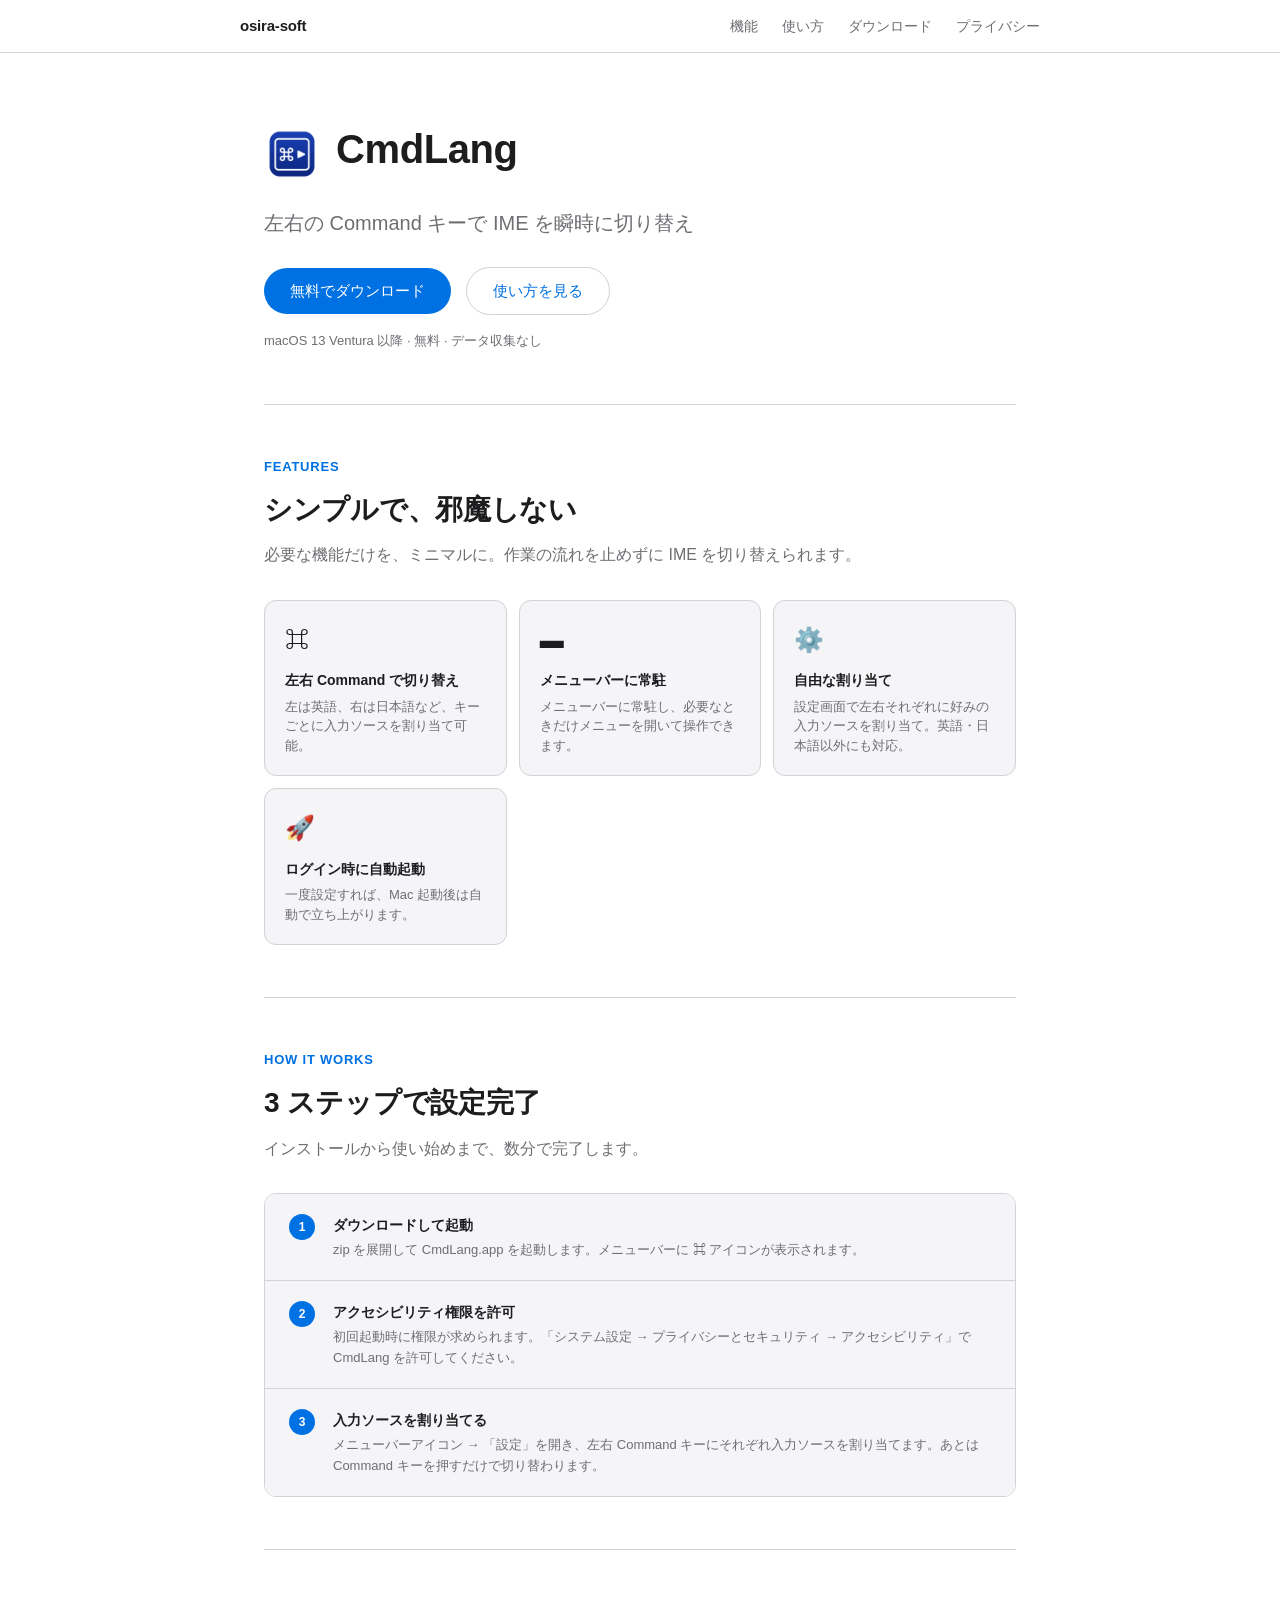
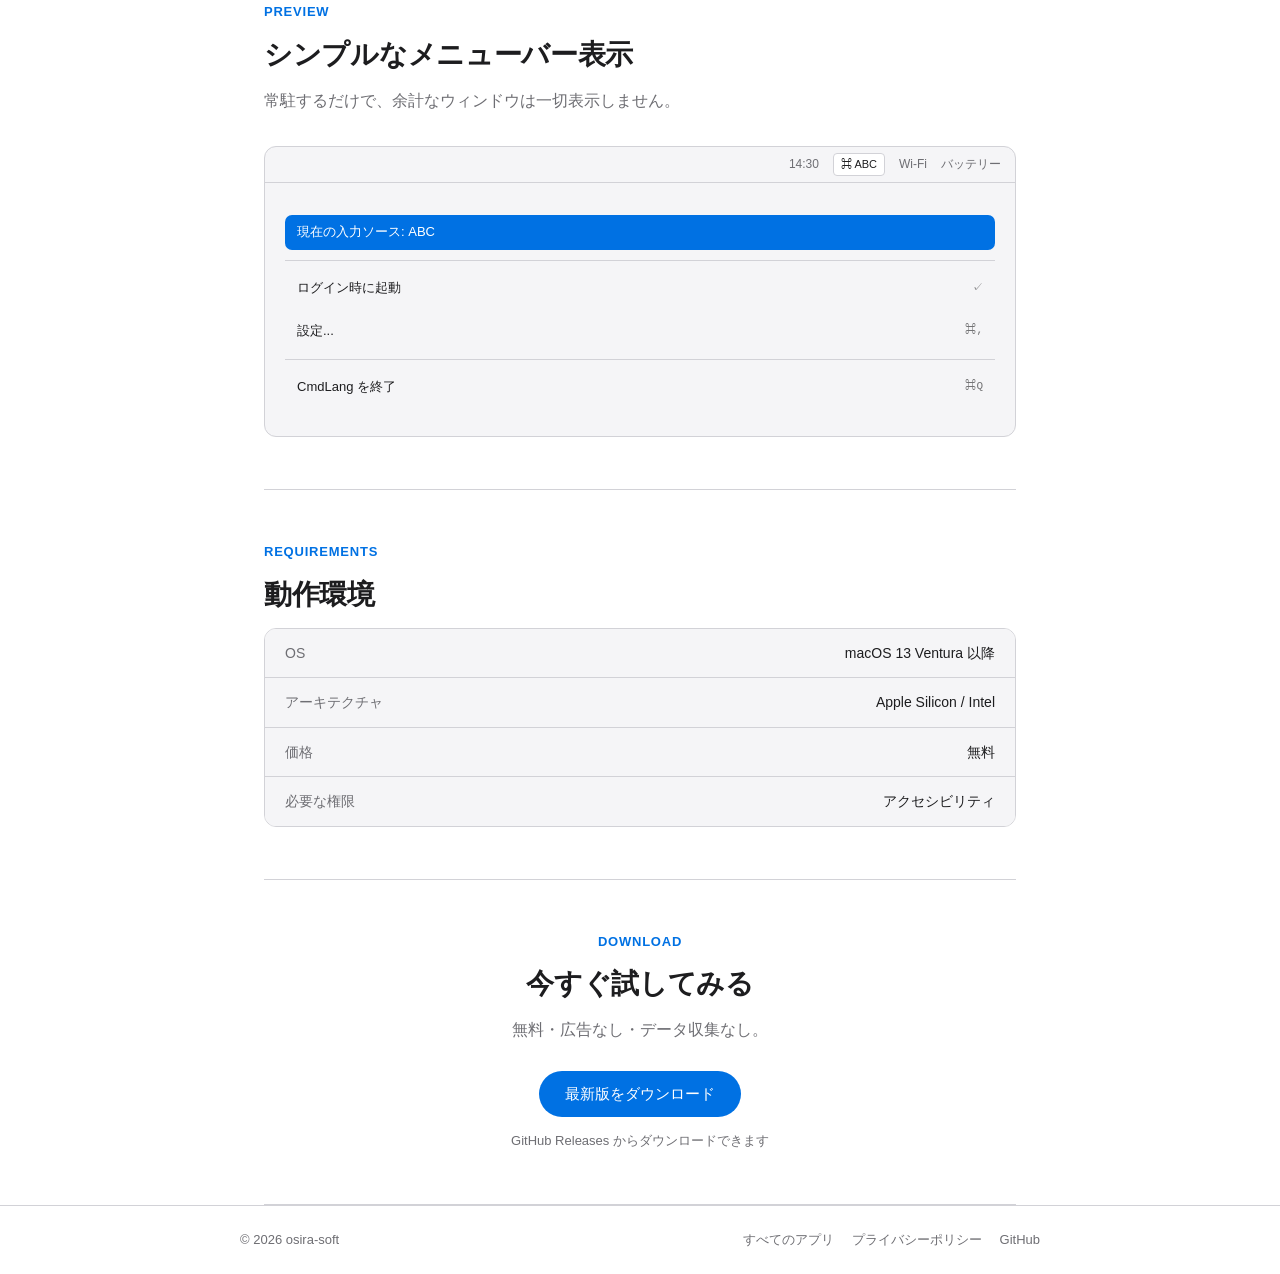
==== cmdlang/index.html @ d72d3187 "UPD TideScopeページ追加" ====
<!DOCTYPE html>
<html lang="ja">
<head>
  <meta charset="UTF-8">
  <meta name="viewport" content="width=device-width, initial-scale=1.0">
  <title>CmdLang — Command キーで IME を切り替え</title>
  <meta name="description" content="左右の Command キーを押すだけで、macOS の入力ソースを瞬時に切り替えるメニューバーユーティリティ。">
  <link rel="icon" type="image/svg+xml" href="/logo.svg">
  <link rel="stylesheet" href="../style.css">
</head>
<body>

<header>
  <div class="header-inner">
    <a href="../index.html" class="header-logo">osira-soft</a>
    <nav>
      <a href="#features">機能</a>
      <a href="#how">使い方</a>
      <a href="#download">ダウンロード</a>
      <a href="privacy.html">プライバシー</a>
    </nav>
  </div>
</header>

<main class="page">

  <!-- Hero -->
  <div class="app-hero">
    <div class="app-hero-title">
      <img src="icon.png" alt="CmdLang" class="app-hero-icon">
      <h1>CmdLang</h1>
    </div>
    <p class="tagline">左右の Command キーで IME を瞬時に切り替え</p>
    <a href="#download" class="btn">無料でダウンロード</a>
    <a href="#how" class="btn btn-ghost">使い方を見る</a>
    <p class="app-hero-sub">macOS 13 Ventura 以降 · 無料 · データ収集なし</p>
  </div>

  <!-- Features -->
  <div class="section" id="features">
    <div class="section-label">Features</div>
    <h2 class="section-title">シンプルで、邪魔しない</h2>
    <p class="section-desc">必要な機能だけを、ミニマルに。作業の流れを止めずに IME を切り替えられます。</p>
    <div class="features-grid">
      <div class="feature-card">
        <div class="feature-icon">⌘</div>
        <h3>左右 Command で切り替え</h3>
        <p>左は英語、右は日本語など、キーごとに入力ソースを割り当て可能。</p>
      </div>
      <div class="feature-card">
        <div class="feature-icon">▬</div>
        <h3>メニューバーに常駐</h3>
        <p>メニューバーに常駐し、必要なときだけメニューを開いて操作できます。</p>
      </div>
      <div class="feature-card">
        <div class="feature-icon">⚙️</div>
        <h3>自由な割り当て</h3>
        <p>設定画面で左右それぞれに好みの入力ソースを割り当て。英語・日本語以外にも対応。</p>
      </div>
      <div class="feature-card">
        <div class="feature-icon">🚀</div>
        <h3>ログイン時に自動起動</h3>
        <p>一度設定すれば、Mac 起動後は自動で立ち上がります。</p>
      </div>
    </div>
  </div>

  <!-- How it works -->
  <div class="section" id="how">
    <div class="section-label">How it works</div>
    <h2 class="section-title">3 ステップで設定完了</h2>
    <p class="section-desc">インストールから使い始めまで、数分で完了します。</p>
    <div class="how-steps">
      <div class="how-step">
        <div class="step-num">1</div>
        <div>
          <h3>ダウンロードして起動</h3>
          <p>zip を展開して CmdLang.app を起動します。メニューバーに ⌘ アイコンが表示されます。</p>
        </div>
      </div>
      <div class="how-step">
        <div class="step-num">2</div>
        <div>
          <h3>アクセシビリティ権限を許可</h3>
          <p>初回起動時に権限が求められます。「システム設定 → プライバシーとセキュリティ → アクセシビリティ」で CmdLang を許可してください。</p>
        </div>
      </div>
      <div class="how-step">
        <div class="step-num">3</div>
        <div>
          <h3>入力ソースを割り当てる</h3>
          <p>メニューバーアイコン → 「設定」を開き、左右 Command キーにそれぞれ入力ソースを割り当てます。あとは Command キーを押すだけで切り替わります。</p>
        </div>
      </div>
    </div>
  </div>

  <!-- Mockup -->
  <div class="section">
    <div class="section-label">Preview</div>
    <h2 class="section-title">シンプルなメニューバー表示</h2>
    <p class="section-desc">常駐するだけで、余計なウィンドウは一切表示しません。</p>
    <div class="mockup">
      <div class="menubar-row">
        <span>14:30</span>
        <span class="menubar-badge">⌘  ABC</span>
        <span>Wi-Fi</span>
        <span>バッテリー</span>
      </div>
      <div class="mockup-body">
        <div class="menu-item active">現在の入力ソース: ABC</div>
        <div class="menu-divider"></div>
        <div class="menu-item">ログイン時に起動 <span class="shortcut">✓</span></div>
        <div class="menu-item">設定... <span class="shortcut">⌘,</span></div>
        <div class="menu-divider"></div>
        <div class="menu-item">CmdLang を終了 <span class="shortcut">⌘Q</span></div>
      </div>
    </div>
  </div>

  <!-- Requirements -->
  <div class="section">
    <div class="section-label">Requirements</div>
    <h2 class="section-title">動作環境</h2>
    <ul class="req-list">
      <li><span class="label">OS</span><span>macOS 13 Ventura 以降</span></li>
      <li><span class="label">アーキテクチャ</span><span>Apple Silicon / Intel</span></li>
      <li><span class="label">価格</span><span>無料</span></li>
      <li><span class="label">必要な権限</span><span>アクセシビリティ</span></li>
    </ul>
  </div>

  <!-- Download -->
  <div class="section" id="download" style="text-align: center;">
    <div class="section-label">Download</div>
    <h2 class="section-title">今すぐ試してみる</h2>
    <p class="section-desc" style="margin: 0 auto 28px;">無料・広告なし・データ収集なし。</p>
    <a href="https://github.com/osira-soft/CmdLang/releases/latest" class="btn">最新版をダウンロード</a>
    <p style="margin-top: 14px; font-size: 13px; color: var(--text-secondary);">GitHub Releases からダウンロードできます</p>
  </div>

</main>

<footer>
  <div class="footer-inner">
    <span>© 2026 osira-soft</span>
    <div class="footer-links">
      <a href="../index.html">すべてのアプリ</a>
      <a href="privacy.html">プライバシーポリシー</a>
      <a href="https://github.com/osira-soft/CmdLang">GitHub</a>
    </div>
  </div>
</footer>

</body>
</html>
---- style.css ----
*, *::before, *::after {
  box-sizing: border-box;
  margin: 0;
  padding: 0;
}

:root {
  --bg: #ffffff;
  --surface: #f5f5f7;
  --border: #d2d2d7;
  --text: #1d1d1f;
  --text-secondary: #6e6e73;
  --accent: #0071e3;
  --accent-hover: #0077ed;
  --radius: 12px;
  --max-width: 800px;
}

@media (prefers-color-scheme: dark) {
  :root {
    --bg: #000000;
    --surface: #1c1c1e;
    --border: #38383a;
    --text: #f5f5f7;
    --text-secondary: #98989d;
    --accent: #2997ff;
    --accent-hover: #47a6ff;
  }
}

html {
  font-family: -apple-system, BlinkMacSystemFont, "Helvetica Neue", Arial, sans-serif;
  font-size: 17px;
  line-height: 1.6;
  color: var(--text);
  background: var(--bg);
  -webkit-font-smoothing: antialiased;
}

body {
  min-height: 100vh;
  display: flex;
  flex-direction: column;
}

a {
  color: var(--accent);
  text-decoration: none;
}
a:hover {
  text-decoration: underline;
}

/* ── Header ── */
header {
  border-bottom: 1px solid var(--border);
  padding: 0 24px;
}
.header-inner {
  max-width: var(--max-width);
  margin: 0 auto;
  height: 52px;
  display: flex;
  align-items: center;
  justify-content: space-between;
}
.header-logo {
  font-size: 15px;
  font-weight: 600;
  color: var(--text);
  text-decoration: none;
  letter-spacing: -0.2px;
}
.header-logo:hover {
  text-decoration: none;
}
nav {
  display: flex;
  gap: 24px;
}
nav a {
  font-size: 14px;
  color: var(--text-secondary);
}
nav a:hover {
  color: var(--text);
  text-decoration: none;
}

/* ── Page wrapper ── */
.page {
  max-width: var(--max-width);
  margin: 0 auto;
  padding: 0 24px;
  width: 100%;
}

/* ── Hero (top page) ── */
.top-hero {
  padding: 80px 0 56px;
  border-bottom: 1px solid var(--border);
}
.top-hero h1 {
  font-size: 42px;
  font-weight: 700;
  letter-spacing: -0.5px;
  line-height: 1.15;
  margin-bottom: 12px;
}
.top-hero p {
  font-size: 19px;
  color: var(--text-secondary);
}

/* ── Apps list ── */
.apps-section {
  padding: 56px 0;
}
.apps-section h2 {
  font-size: 13px;
  font-weight: 600;
  text-transform: uppercase;
  letter-spacing: 0.06em;
  color: var(--text-secondary);
  margin-bottom: 20px;
}
.app-list {
  display: flex;
  flex-direction: column;
  gap: 1px;
  border: 1px solid var(--border);
  border-radius: var(--radius);
  overflow: hidden;
}
.app-card {
  display: flex;
  align-items: center;
  gap: 20px;
  padding: 20px 24px;
  background: var(--surface);
  text-decoration: none;
  color: var(--text);
  transition: background 0.1s;
}
.app-card:hover {
  background: var(--border);
  text-decoration: none;
}
.app-card + .app-card {
  border-top: 1px solid var(--border);
}
.app-icon {
  width: 56px;
  height: 56px;
  border-radius: 14px;
  flex-shrink: 0;
  object-fit: contain;
}
.app-info {
  flex: 1;
  min-width: 0;
}
.app-info h3 {
  font-size: 16px;
  font-weight: 600;
  margin-bottom: 3px;
}
.app-info p {
  font-size: 14px;
  color: var(--text-secondary);
  white-space: nowrap;
  overflow: hidden;
  text-overflow: ellipsis;
}
.app-meta {
  display: flex;
  flex-direction: column;
  align-items: flex-end;
  gap: 4px;
  flex-shrink: 0;
}
.badge {
  display: inline-block;
  padding: 2px 10px;
  border-radius: 980px;
  font-size: 12px;
  font-weight: 500;
  background: var(--bg);
  border: 1px solid var(--border);
  color: var(--text-secondary);
}
.badge.macos { color: #6e6e73; }
.badge.ios   { color: #6e6e73; }
.arrow {
  color: var(--text-secondary);
  font-size: 18px;
}

/* ── App hero (individual page) ── */
.app-hero {
  padding: 64px 0 52px;
  border-bottom: 1px solid var(--border);
}
.app-hero-title {
  display: flex;
  align-items: center;
  gap: 16px;
  margin-bottom: 16px;
}
.app-hero-icon {
  width: 56px;
  height: 56px;
  border-radius: 14px;
  object-fit: contain;
  flex-shrink: 0;
}
.app-hero h1 {
  font-size: 40px;
  font-weight: 700;
  letter-spacing: -0.4px;
  margin-bottom: 10px;
}
.app-hero .tagline {
  font-size: 20px;
  color: var(--text-secondary);
  margin-bottom: 28px;
}
.btn {
  display: inline-block;
  padding: 11px 26px;
  background: var(--accent);
  color: #fff;
  border-radius: 980px;
  font-size: 15px;
  font-weight: 500;
  transition: background 0.15s;
  text-decoration: none;
}
.btn:hover {
  background: var(--accent-hover);
  text-decoration: none;
}
.btn-ghost {
  background: transparent;
  color: var(--accent);
  border: 1px solid var(--border);
  margin-left: 10px;
}
.btn-ghost:hover {
  background: var(--surface);
}
.app-hero-sub {
  margin-top: 16px;
  font-size: 13px;
  color: var(--text-secondary);
}

/* ── Section ── */
.section {
  padding: 52px 0;
  border-bottom: 1px solid var(--border);
}
.section-label {
  font-size: 13px;
  font-weight: 600;
  text-transform: uppercase;
  letter-spacing: 0.06em;
  color: var(--accent);
  margin-bottom: 10px;
}
.section-title {
  font-size: 28px;
  font-weight: 700;
  letter-spacing: -0.3px;
  margin-bottom: 10px;
}
.section-desc {
  font-size: 16px;
  color: var(--text-secondary);
  margin-bottom: 32px;
}

/* ── Features grid ── */
.features-grid {
  display: grid;
  grid-template-columns: repeat(auto-fit, minmax(190px, 1fr));
  gap: 12px;
}
.feature-card {
  background: var(--surface);
  border: 1px solid var(--border);
  border-radius: var(--radius);
  padding: 20px;
}
.feature-icon {
  font-size: 24px;
  margin-bottom: 10px;
}
.feature-card h3 {
  font-size: 14px;
  font-weight: 600;
  margin-bottom: 5px;
}
.feature-card p {
  font-size: 13px;
  color: var(--text-secondary);
  line-height: 1.5;
}

/* ── How steps ── */
.how-steps {
  border: 1px solid var(--border);
  border-radius: var(--radius);
  overflow: hidden;
}
.how-step {
  display: flex;
  align-items: flex-start;
  gap: 18px;
  padding: 20px 24px;
  background: var(--surface);
}
.how-step + .how-step {
  border-top: 1px solid var(--border);
}
.step-num {
  flex-shrink: 0;
  width: 26px;
  height: 26px;
  border-radius: 50%;
  background: var(--accent);
  color: #fff;
  font-size: 12px;
  font-weight: 700;
  display: flex;
  align-items: center;
  justify-content: center;
}
.how-step h3 {
  font-size: 14px;
  font-weight: 600;
  margin-bottom: 3px;
}
.how-step p {
  font-size: 13px;
  color: var(--text-secondary);
}

/* ── Requirements ── */
.req-list {
  list-style: none;
  border: 1px solid var(--border);
  border-radius: var(--radius);
  overflow: hidden;
}
.req-list li {
  display: flex;
  justify-content: space-between;
  padding: 13px 20px;
  font-size: 14px;
  background: var(--surface);
}
.req-list li + li {
  border-top: 1px solid var(--border);
}
.req-list .label {
  color: var(--text-secondary);
}

/* ── Privacy prose ── */
.prose {
  padding: 64px 0;
}
.prose h1 {
  font-size: 34px;
  font-weight: 700;
  margin-bottom: 6px;
}
.prose .updated {
  font-size: 14px;
  color: var(--text-secondary);
  margin-bottom: 48px;
}
.prose h2 {
  font-size: 20px;
  font-weight: 600;
  margin: 36px 0 10px;
}
.prose p, .prose ul {
  font-size: 15px;
  color: var(--text-secondary);
  line-height: 1.7;
}
.prose ul {
  padding-left: 22px;
  margin-top: 6px;
}
.prose ul li { margin-bottom: 4px; }

/* ── Mockup ── */
.mockup {
  background: var(--surface);
  border: 1px solid var(--border);
  border-radius: var(--radius);
  overflow: hidden;
}
.mockup-bar {
  height: 34px;
  background: var(--border);
  display: flex;
  align-items: center;
  padding: 0 14px;
  gap: 7px;
}
.dot {
  width: 11px;
  height: 11px;
  border-radius: 50%;
  background: var(--text-secondary);
  opacity: 0.35;
}
.mockup-body {
  padding: 32px 20px;
  display: flex;
  flex-direction: column;
  gap: 8px;
}
.menu-item {
  display: flex;
  align-items: center;
  gap: 10px;
  padding: 7px 12px;
  border-radius: 7px;
  font-size: 13px;
}
.menu-item.active {
  background: var(--accent);
  color: #fff;
}
.menu-item .shortcut {
  margin-left: auto;
  opacity: 0.6;
  font-size: 11px;
  font-family: monospace;
}
.menu-divider {
  height: 1px;
  background: var(--border);
  margin: 2px 0;
}
.menubar-row {
  display: flex;
  align-items: center;
  justify-content: flex-end;
  gap: 14px;
  font-size: 12px;
  padding: 6px 14px;
  border-bottom: 1px solid var(--border);
  color: var(--text-secondary);
}
.menubar-badge {
  background: var(--bg);
  border: 1px solid var(--border);
  border-radius: 4px;
  padding: 2px 7px;
  font-size: 11px;
  font-weight: 500;
  color: var(--text);
}

/* ── Footer ── */
footer {
  margin-top: auto;
  border-top: 1px solid var(--border);
  padding: 24px;
  font-size: 13px;
  color: var(--text-secondary);
}
.footer-inner {
  max-width: var(--max-width);
  margin: 0 auto;
  display: flex;
  justify-content: space-between;
  align-items: center;
  gap: 16px;
  flex-wrap: wrap;
}
.footer-links {
  display: flex;
  gap: 18px;
}
.footer-links a {
  color: var(--text-secondary);
}
.footer-links a:hover {
  color: var(--text);
}

@media (max-width: 600px) {
  .top-hero h1 { font-size: 30px; }
  .app-hero h1 { font-size: 30px; }
  .app-hero .tagline { font-size: 17px; }
  .section-title { font-size: 23px; }
  .btn-ghost { display: none; }
  .footer-inner { flex-direction: column; align-items: flex-start; }
}
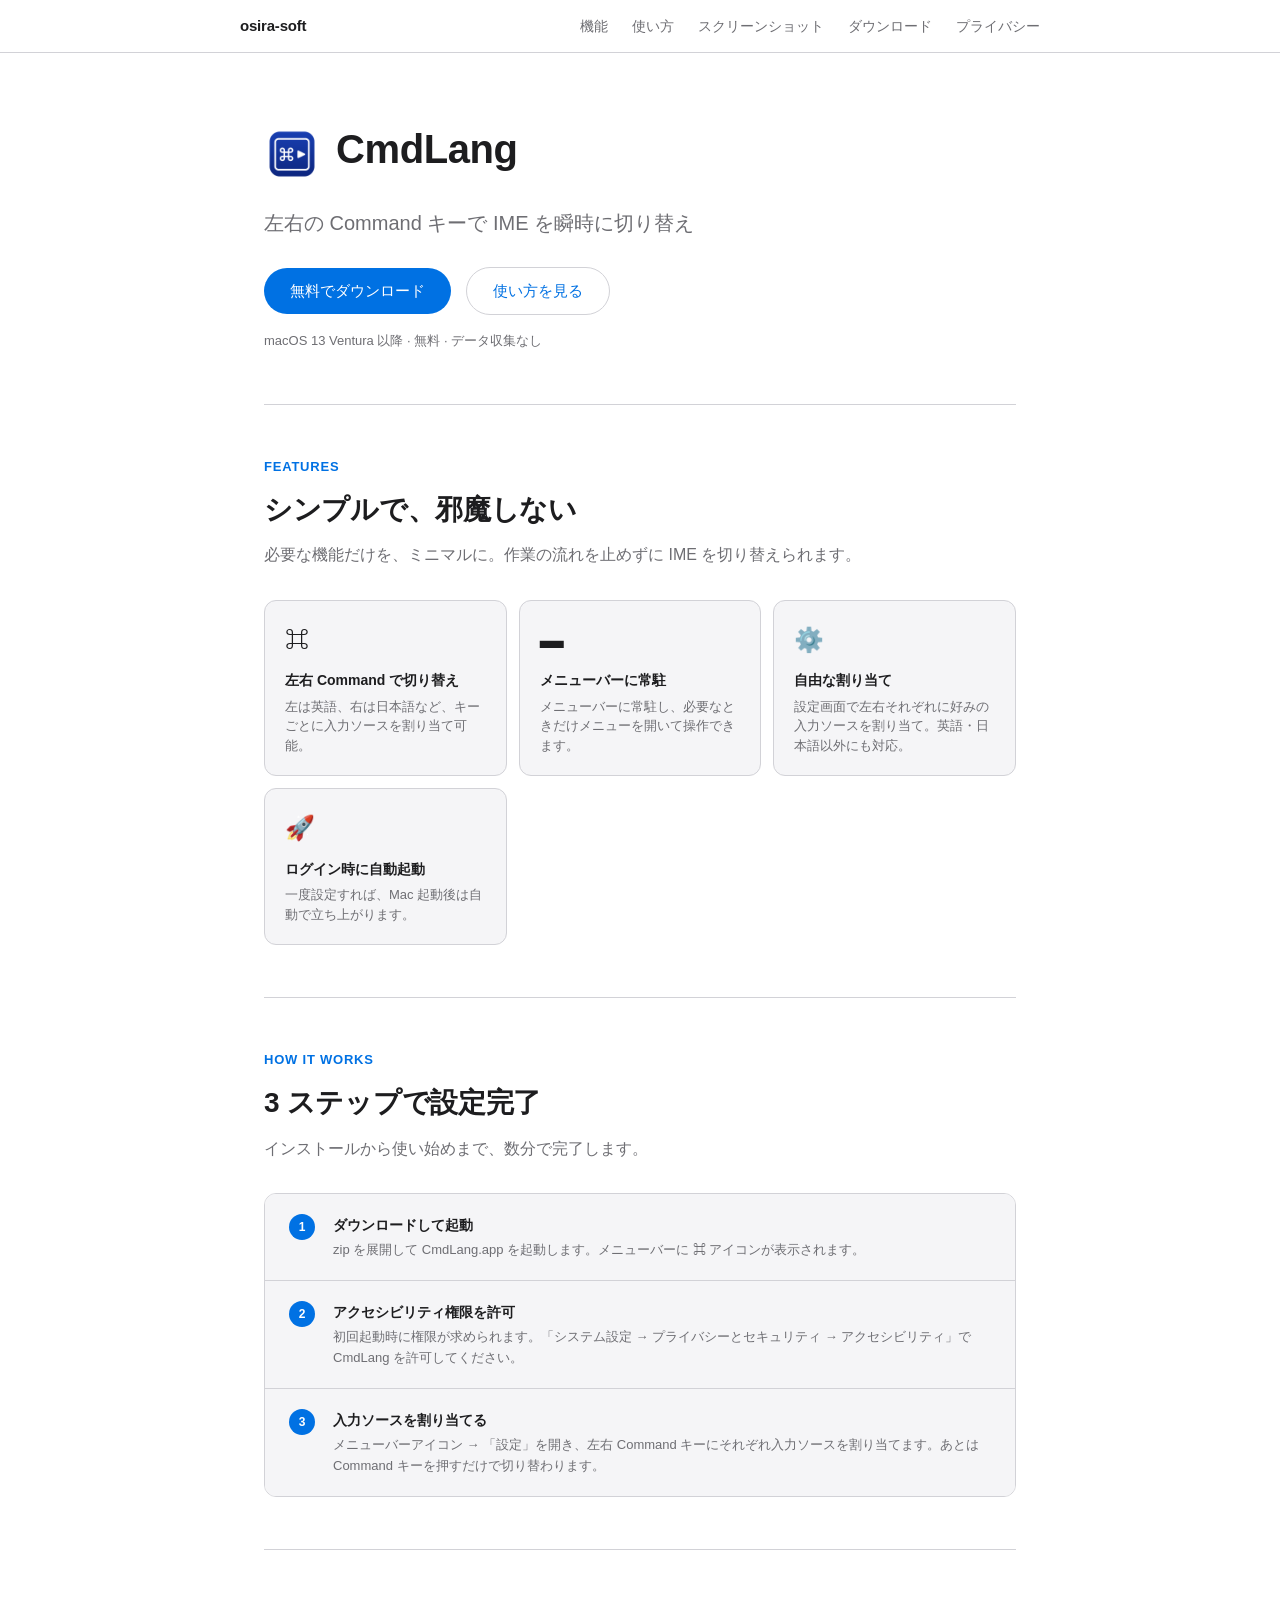
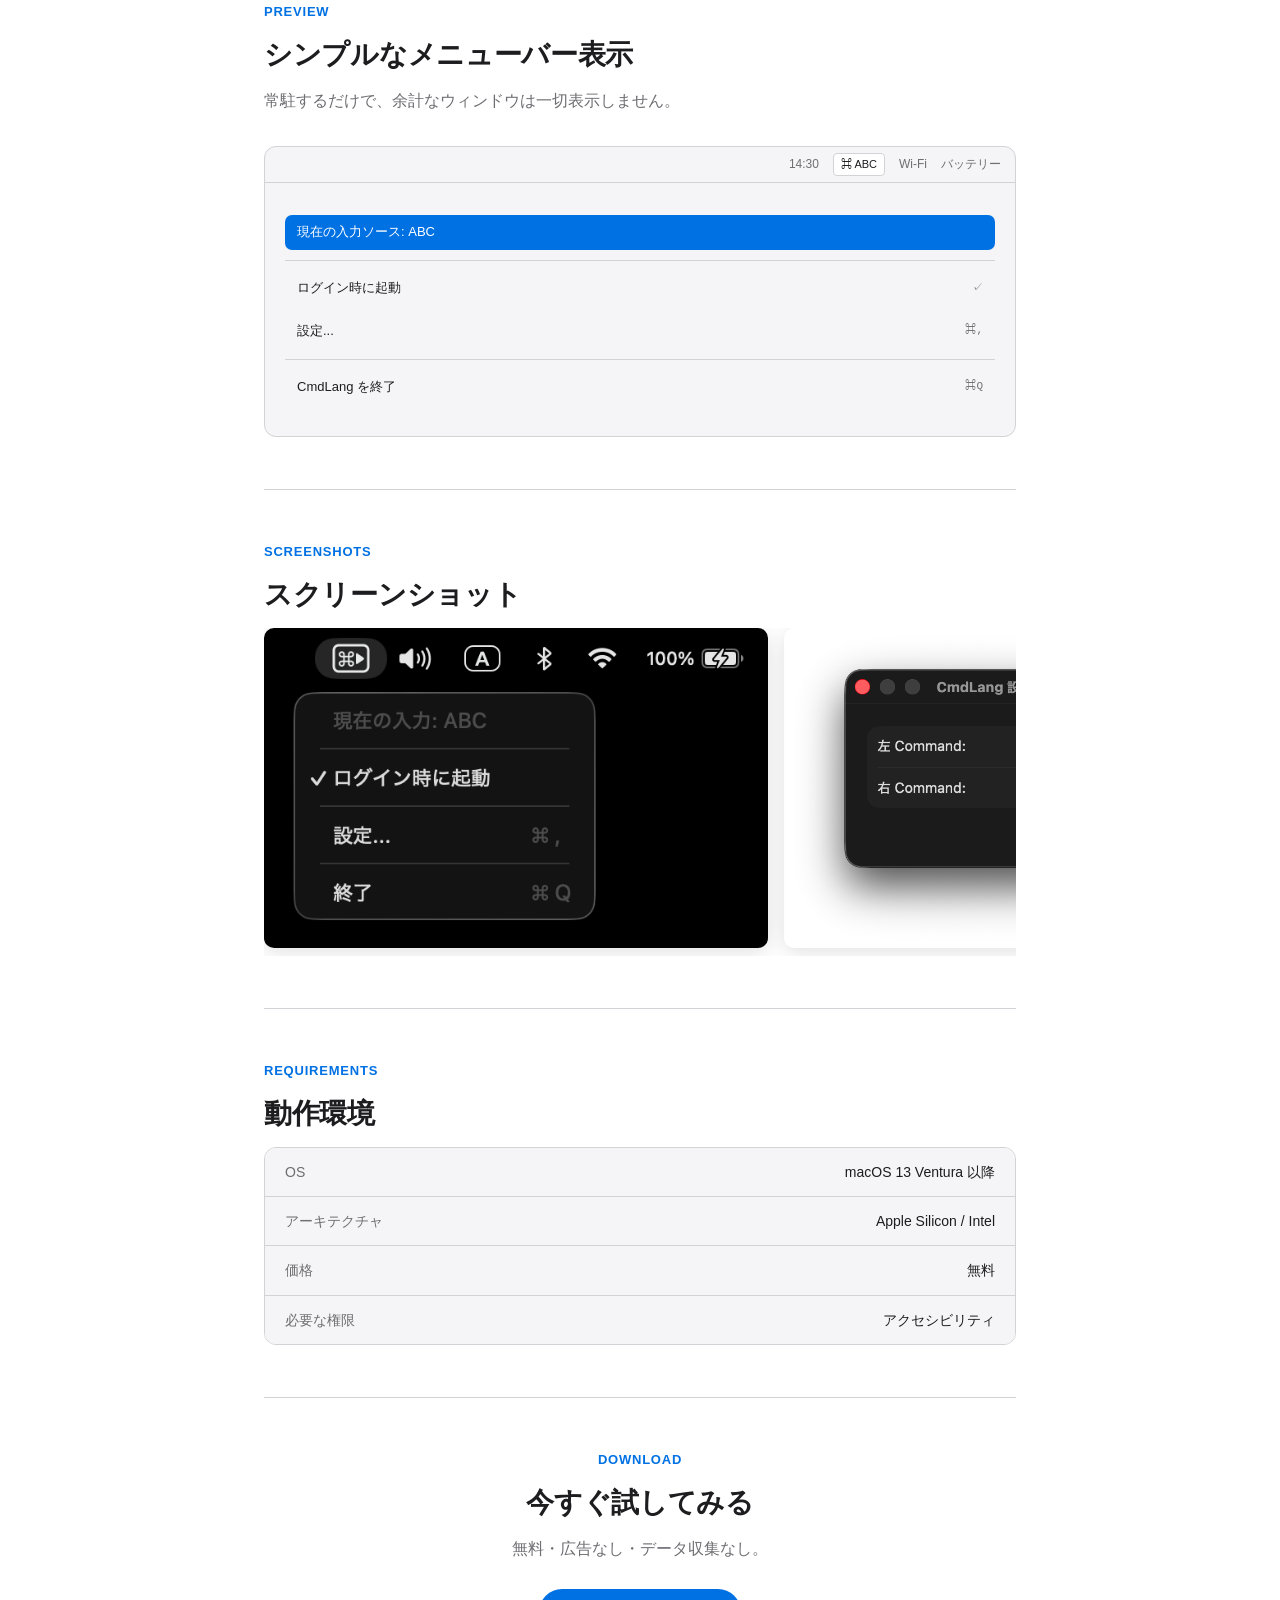
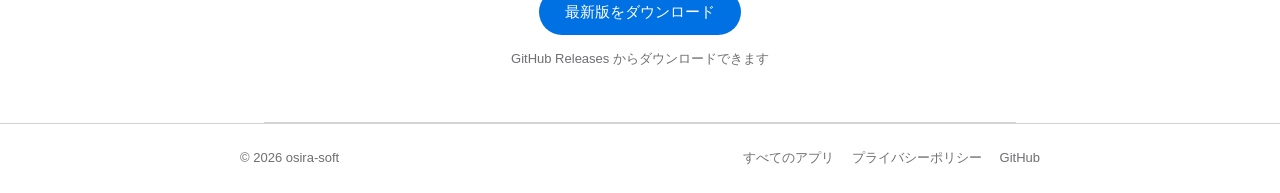
==== commit c75c3106: "UPD スクリーンショット追加" ====
--- a/cmdlang/index.html
+++ b/cmdlang/index.html
@@ -16,6 +16,7 @@
     <nav>
       <a href="#features">機能</a>
       <a href="#how">使い方</a>
+      <a href="#screenshots">スクリーンショット</a>
       <a href="#download">ダウンロード</a>
       <a href="privacy.html">プライバシー</a>
     </nav>
@@ -118,6 +119,16 @@
     </div>
   </div>
 
+  <!-- Screenshots -->
+  <div class="section" id="screenshots">
+    <div class="section-label">Screenshots</div>
+    <h2 class="section-title">スクリーンショット</h2>
+    <div class="screenshots">
+      <img src="screenshots/screenshot_menubar.png" alt="メニューバー表示" class="screenshot-mac">
+      <img src="screenshots/screenshot_setting.png" alt="設定画面" class="screenshot-mac">
+    </div>
+  </div>
+
   <!-- Requirements -->
   <div class="section">
     <div class="section-label">Requirements</div>
--- a/style.css
+++ b/style.css
@@ -133,6 +133,7 @@
   overflow: hidden;
 }
 .app-card {
+  position: relative;
   display: flex;
   align-items: center;
   gap: 20px;
@@ -178,6 +179,13 @@
   align-items: flex-end;
   gap: 4px;
   flex-shrink: 0;
+}
+.app-updated {
+  position: absolute;
+  bottom: 8px;
+  right: 12px;
+  font-size: 10px;
+  color: var(--text-secondary);
 }
 .badge {
   display: inline-block;
@@ -346,6 +354,28 @@
   color: var(--text-secondary);
 }
 
+/* ── Screenshots ── */
+.screenshots {
+  display: flex;
+  gap: 16px;
+  overflow-x: auto;
+  padding-bottom: 8px;
+}
+.screenshot-iphone {
+  height: 480px;
+  width: auto;
+  border-radius: 20px;
+  box-shadow: 0 4px 20px rgba(0,0,0,0.12);
+  flex-shrink: 0;
+}
+.screenshot-mac {
+  height: 320px;
+  width: auto;
+  border-radius: 10px;
+  box-shadow: 0 4px 20px rgba(0,0,0,0.12);
+  flex-shrink: 0;
+}
+
 /* ── Requirements ── */
 .req-list {
   list-style: none;
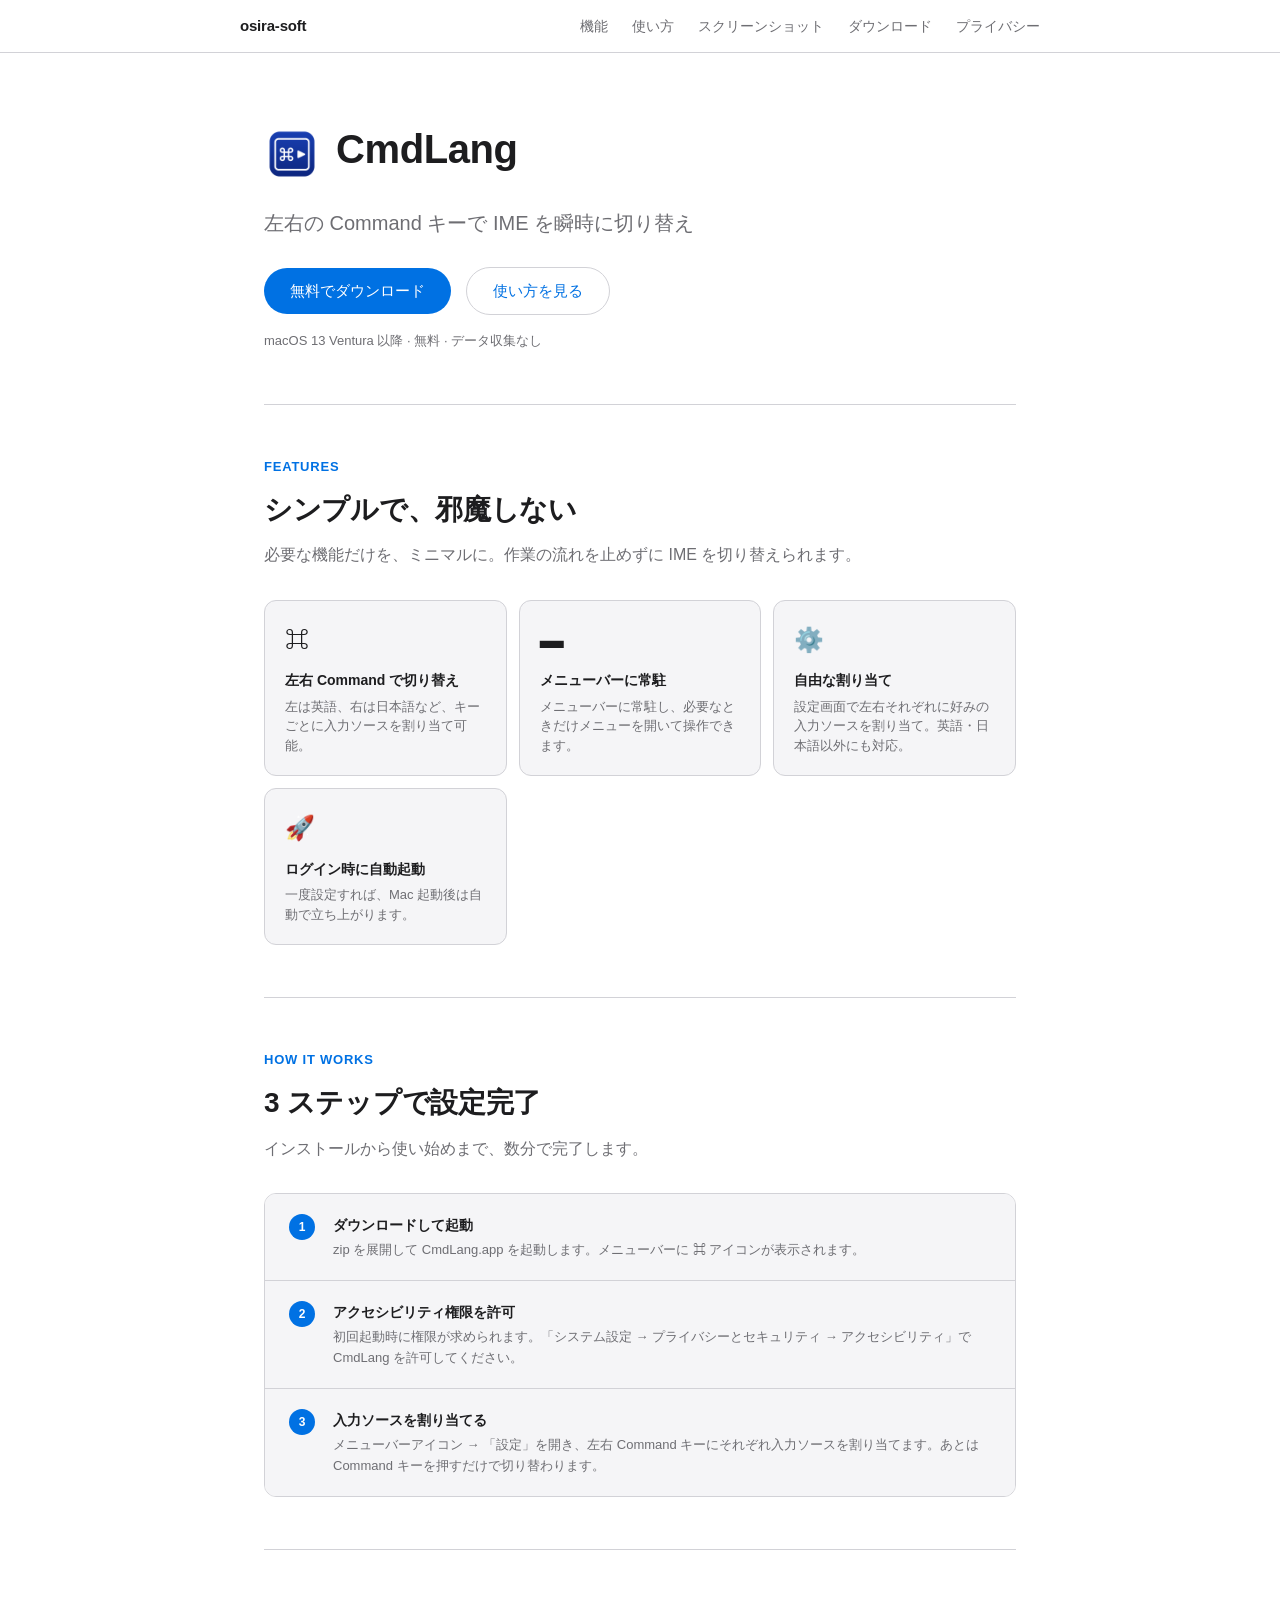
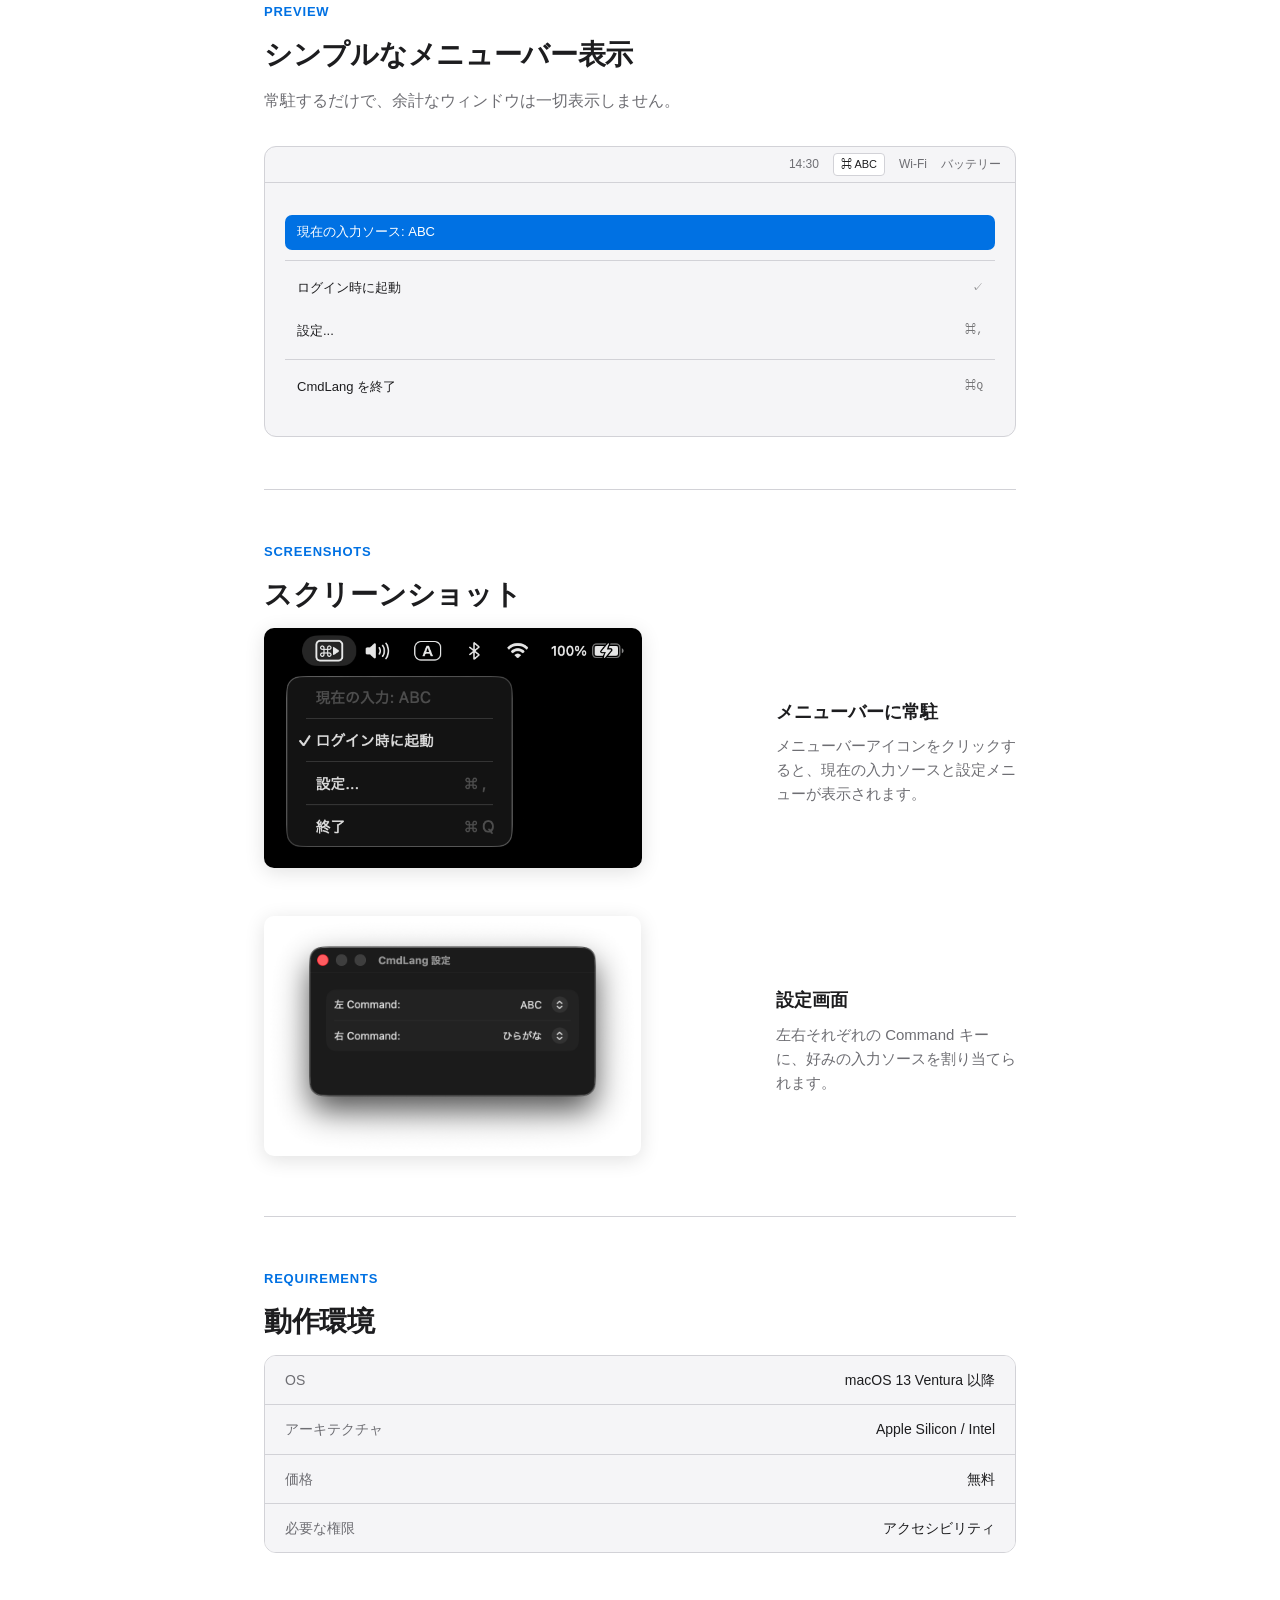
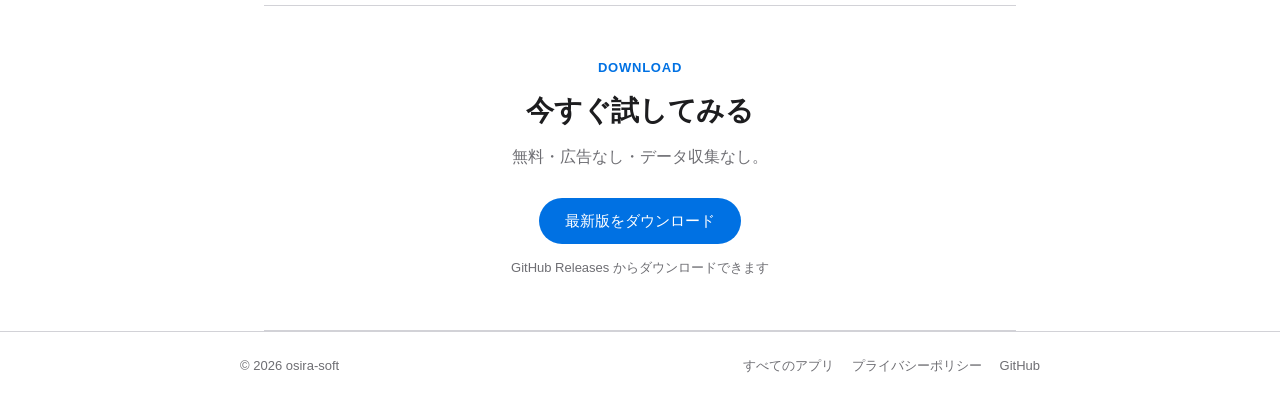
==== commit f60a681a: "UPD スクリーンショット" ====
--- a/cmdlang/index.html
+++ b/cmdlang/index.html
@@ -124,8 +124,24 @@
     <div class="section-label">Screenshots</div>
     <h2 class="section-title">スクリーンショット</h2>
     <div class="screenshots">
-      <img src="screenshots/screenshot_menubar.png" alt="メニューバー表示" class="screenshot-mac">
-      <img src="screenshots/screenshot_setting.png" alt="設定画面" class="screenshot-mac">
+      <div class="screenshot-row">
+        <div class="screenshot-img-wrap">
+          <img src="screenshots/screenshot_menubar.png" alt="メニューバー表示" class="screenshot-mac">
+        </div>
+        <div class="screenshot-desc">
+          <h3>メニューバーに常駐</h3>
+          <p>メニューバーアイコンをクリックすると、現在の入力ソースと設定メニューが表示されます。</p>
+        </div>
+      </div>
+      <div class="screenshot-row">
+        <div class="screenshot-img-wrap">
+          <img src="screenshots/screenshot_setting.png" alt="設定画面" class="screenshot-mac">
+        </div>
+        <div class="screenshot-desc">
+          <h3>設定画面</h3>
+          <p>左右それぞれの Command キーに、好みの入力ソースを割り当てられます。</p>
+        </div>
+      </div>
     </div>
   </div>
 
--- a/style.css
+++ b/style.css
@@ -357,9 +357,30 @@
 /* ── Screenshots ── */
 .screenshots {
   display: flex;
-  gap: 16px;
-  overflow-x: auto;
-  padding-bottom: 8px;
+  flex-direction: column;
+  gap: 40px;
+}
+.screenshot-row {
+  display: flex;
+  align-items: center;
+  gap: 32px;
+}
+.screenshot-img-wrap {
+  width: 480px;
+  flex-shrink: 0;
+}
+.screenshot-desc {
+  flex: 1;
+}
+.screenshot-desc h3 {
+  font-size: 18px;
+  font-weight: 600;
+  margin-bottom: 8px;
+}
+.screenshot-desc p {
+  font-size: 15px;
+  color: var(--text-secondary);
+  line-height: 1.6;
 }
 .screenshot-iphone {
   height: 480px;
@@ -369,7 +390,7 @@
   flex-shrink: 0;
 }
 .screenshot-mac {
-  height: 320px;
+  height: 240px;
   width: auto;
   border-radius: 10px;
   box-shadow: 0 4px 20px rgba(0,0,0,0.12);
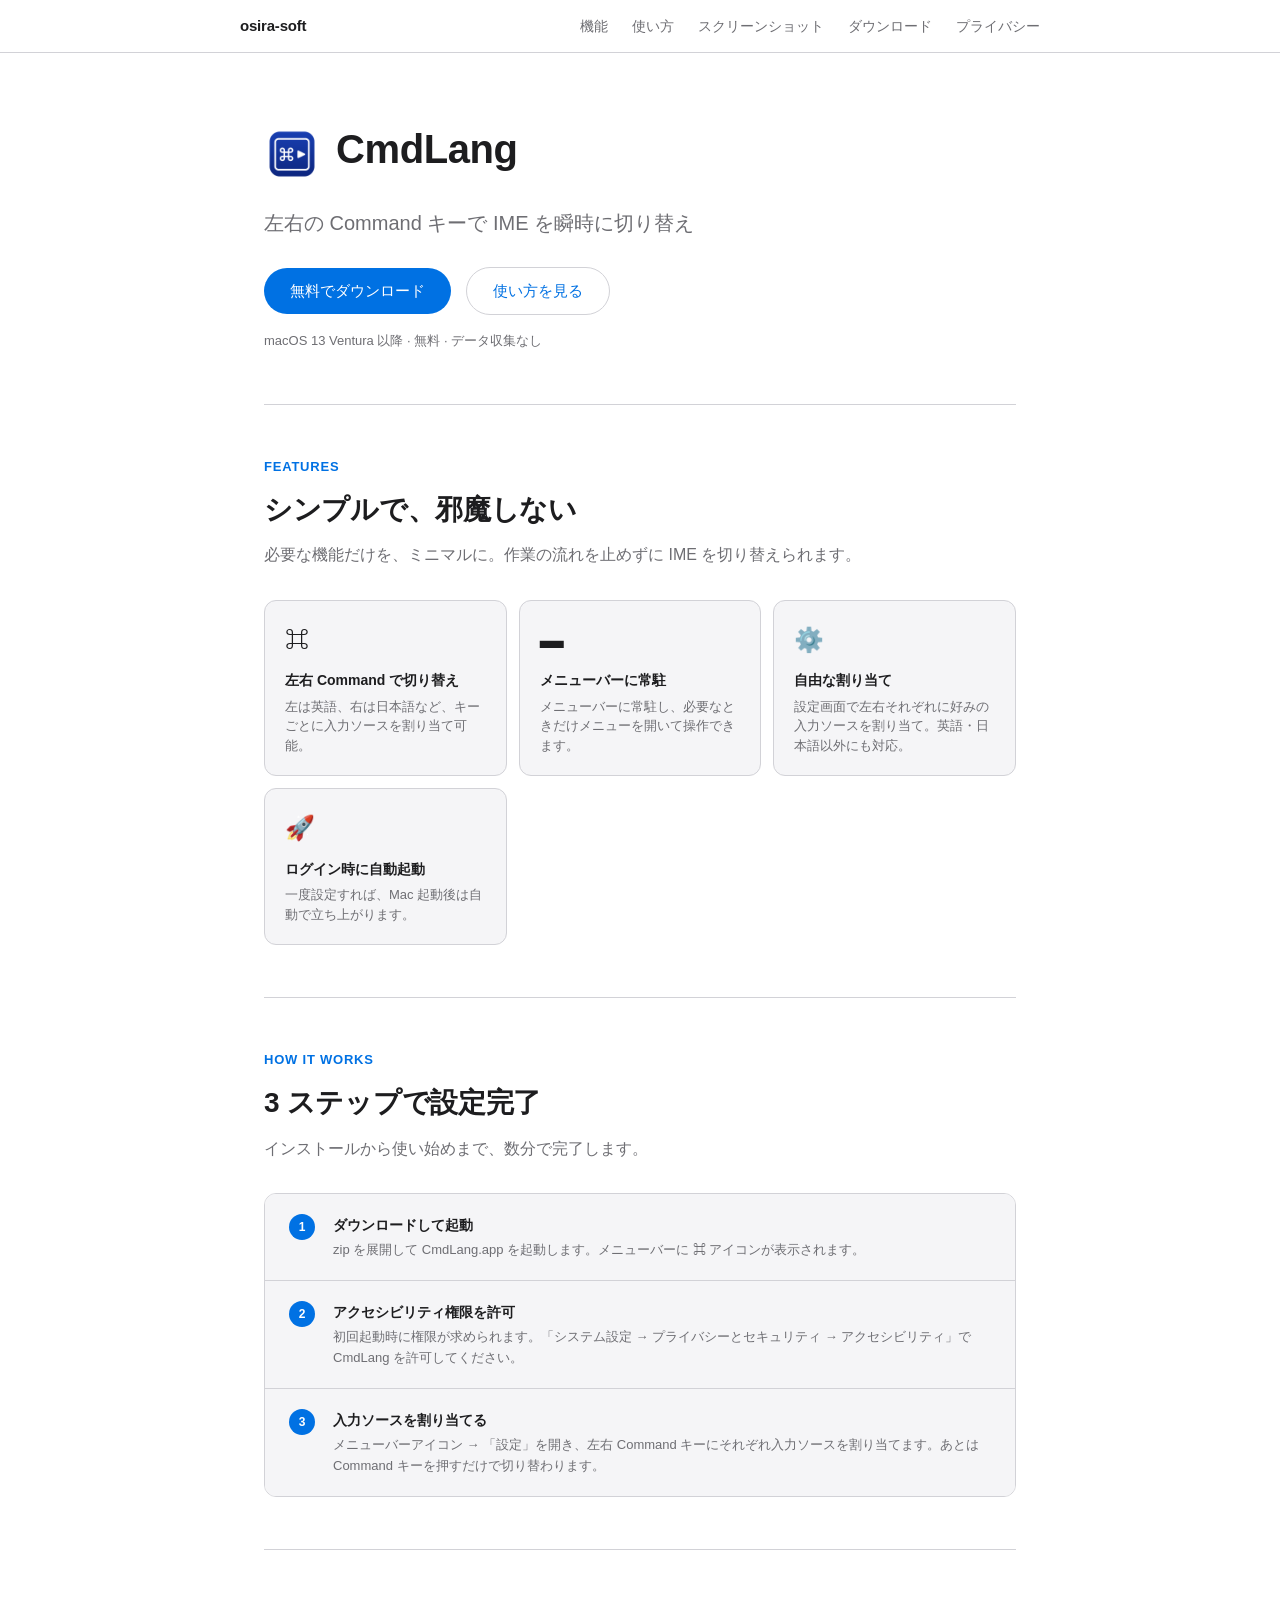
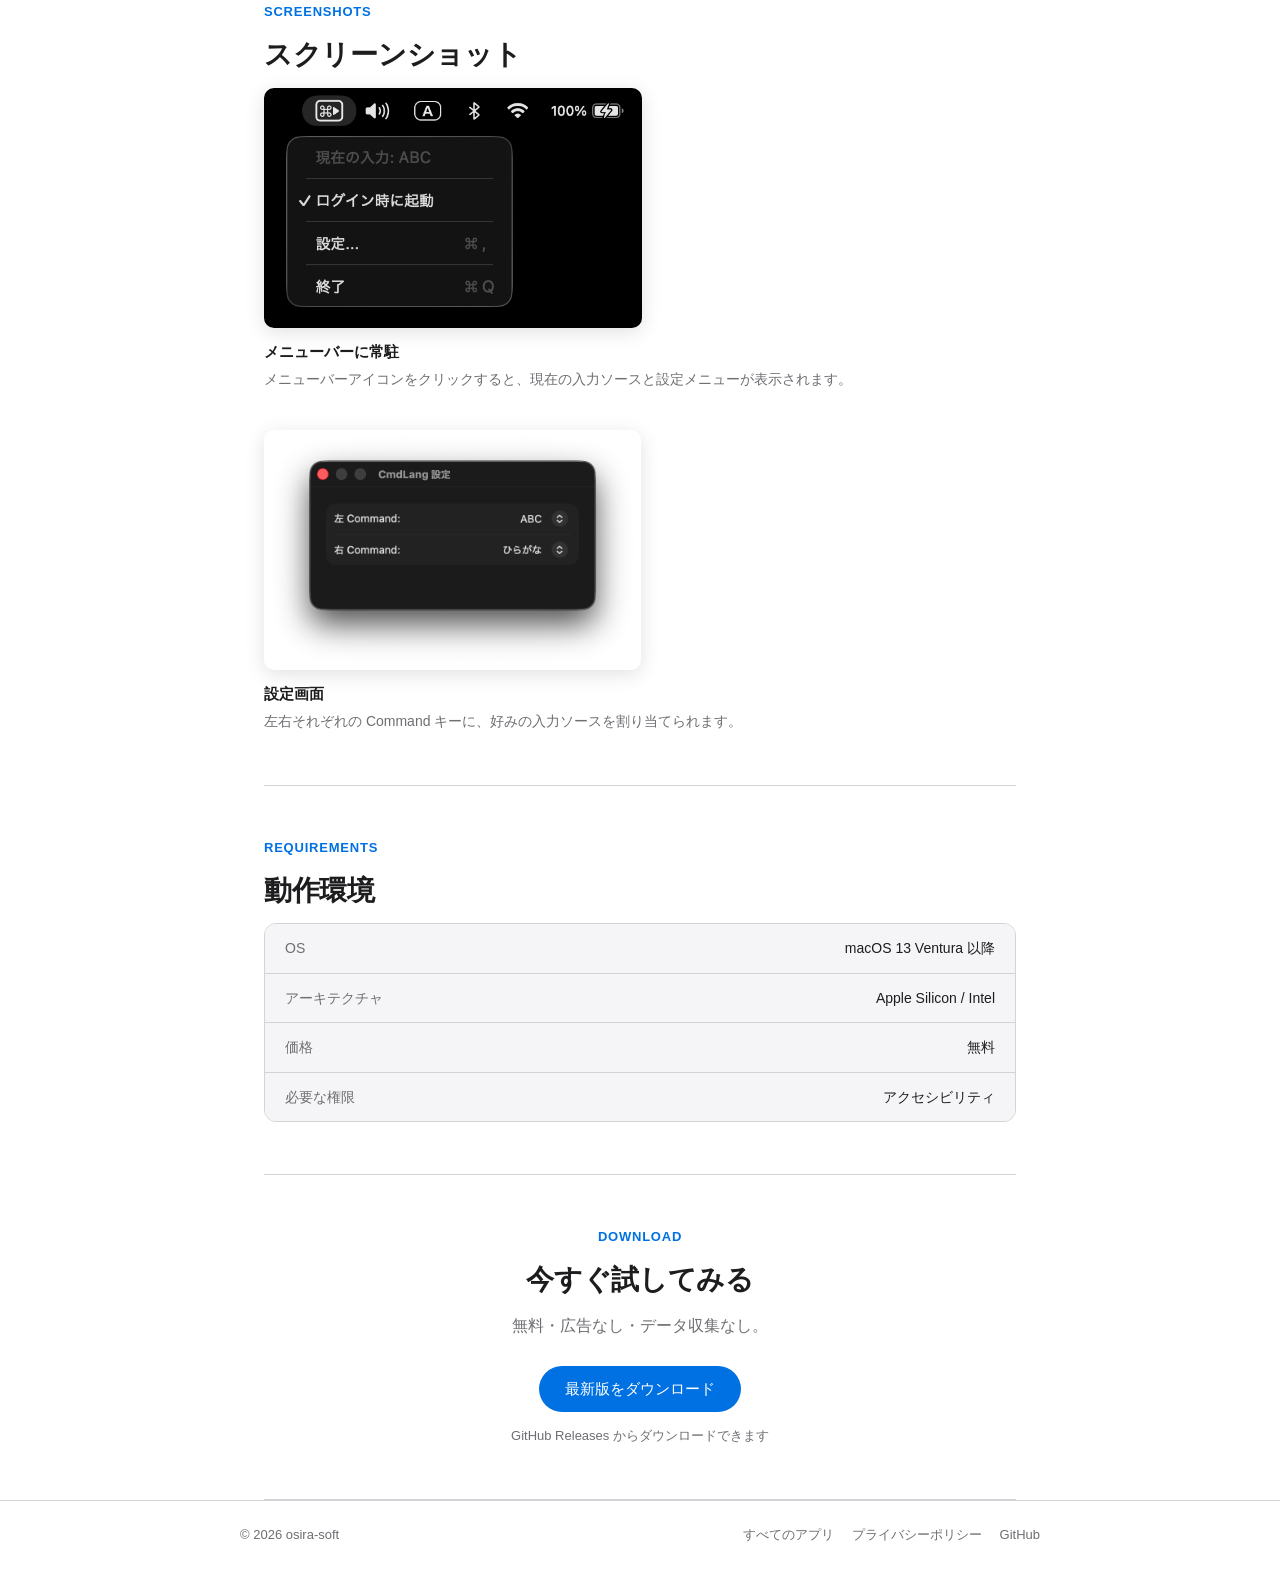
==== commit 957b525e: "UPD スクリーンショット" ====
--- a/cmdlang/index.html
+++ b/cmdlang/index.html
@@ -96,47 +96,20 @@
     </div>
   </div>
 
-  <!-- Mockup -->
-  <div class="section">
-    <div class="section-label">Preview</div>
-    <h2 class="section-title">シンプルなメニューバー表示</h2>
-    <p class="section-desc">常駐するだけで、余計なウィンドウは一切表示しません。</p>
-    <div class="mockup">
-      <div class="menubar-row">
-        <span>14:30</span>
-        <span class="menubar-badge">⌘  ABC</span>
-        <span>Wi-Fi</span>
-        <span>バッテリー</span>
-      </div>
-      <div class="mockup-body">
-        <div class="menu-item active">現在の入力ソース: ABC</div>
-        <div class="menu-divider"></div>
-        <div class="menu-item">ログイン時に起動 <span class="shortcut">✓</span></div>
-        <div class="menu-item">設定... <span class="shortcut">⌘,</span></div>
-        <div class="menu-divider"></div>
-        <div class="menu-item">CmdLang を終了 <span class="shortcut">⌘Q</span></div>
-      </div>
-    </div>
-  </div>
-
   <!-- Screenshots -->
   <div class="section" id="screenshots">
     <div class="section-label">Screenshots</div>
     <h2 class="section-title">スクリーンショット</h2>
     <div class="screenshots">
       <div class="screenshot-row">
-        <div class="screenshot-img-wrap">
-          <img src="screenshots/screenshot_menubar.png" alt="メニューバー表示" class="screenshot-mac">
-        </div>
+        <img src="screenshots/screenshot_menubar.png" alt="メニューバー表示" class="screenshot-mac">
         <div class="screenshot-desc">
           <h3>メニューバーに常駐</h3>
           <p>メニューバーアイコンをクリックすると、現在の入力ソースと設定メニューが表示されます。</p>
         </div>
       </div>
       <div class="screenshot-row">
-        <div class="screenshot-img-wrap">
-          <img src="screenshots/screenshot_setting.png" alt="設定画面" class="screenshot-mac">
-        </div>
+        <img src="screenshots/screenshot_setting.png" alt="設定画面" class="screenshot-mac">
         <div class="screenshot-desc">
           <h3>設定画面</h3>
           <p>左右それぞれの Command キーに、好みの入力ソースを割り当てられます。</p>
--- a/style.css
+++ b/style.css
@@ -362,23 +362,17 @@
 }
 .screenshot-row {
   display: flex;
-  align-items: center;
-  gap: 32px;
-}
-.screenshot-img-wrap {
-  width: 480px;
-  flex-shrink: 0;
-}
-.screenshot-desc {
-  flex: 1;
+  flex-direction: column;
+  align-items: flex-start;
+  gap: 12px;
 }
 .screenshot-desc h3 {
-  font-size: 18px;
-  font-weight: 600;
-  margin-bottom: 8px;
+  font-size: 15px;
+  font-weight: 600;
+  margin-bottom: 4px;
 }
 .screenshot-desc p {
-  font-size: 15px;
+  font-size: 14px;
   color: var(--text-secondary);
   line-height: 1.6;
 }
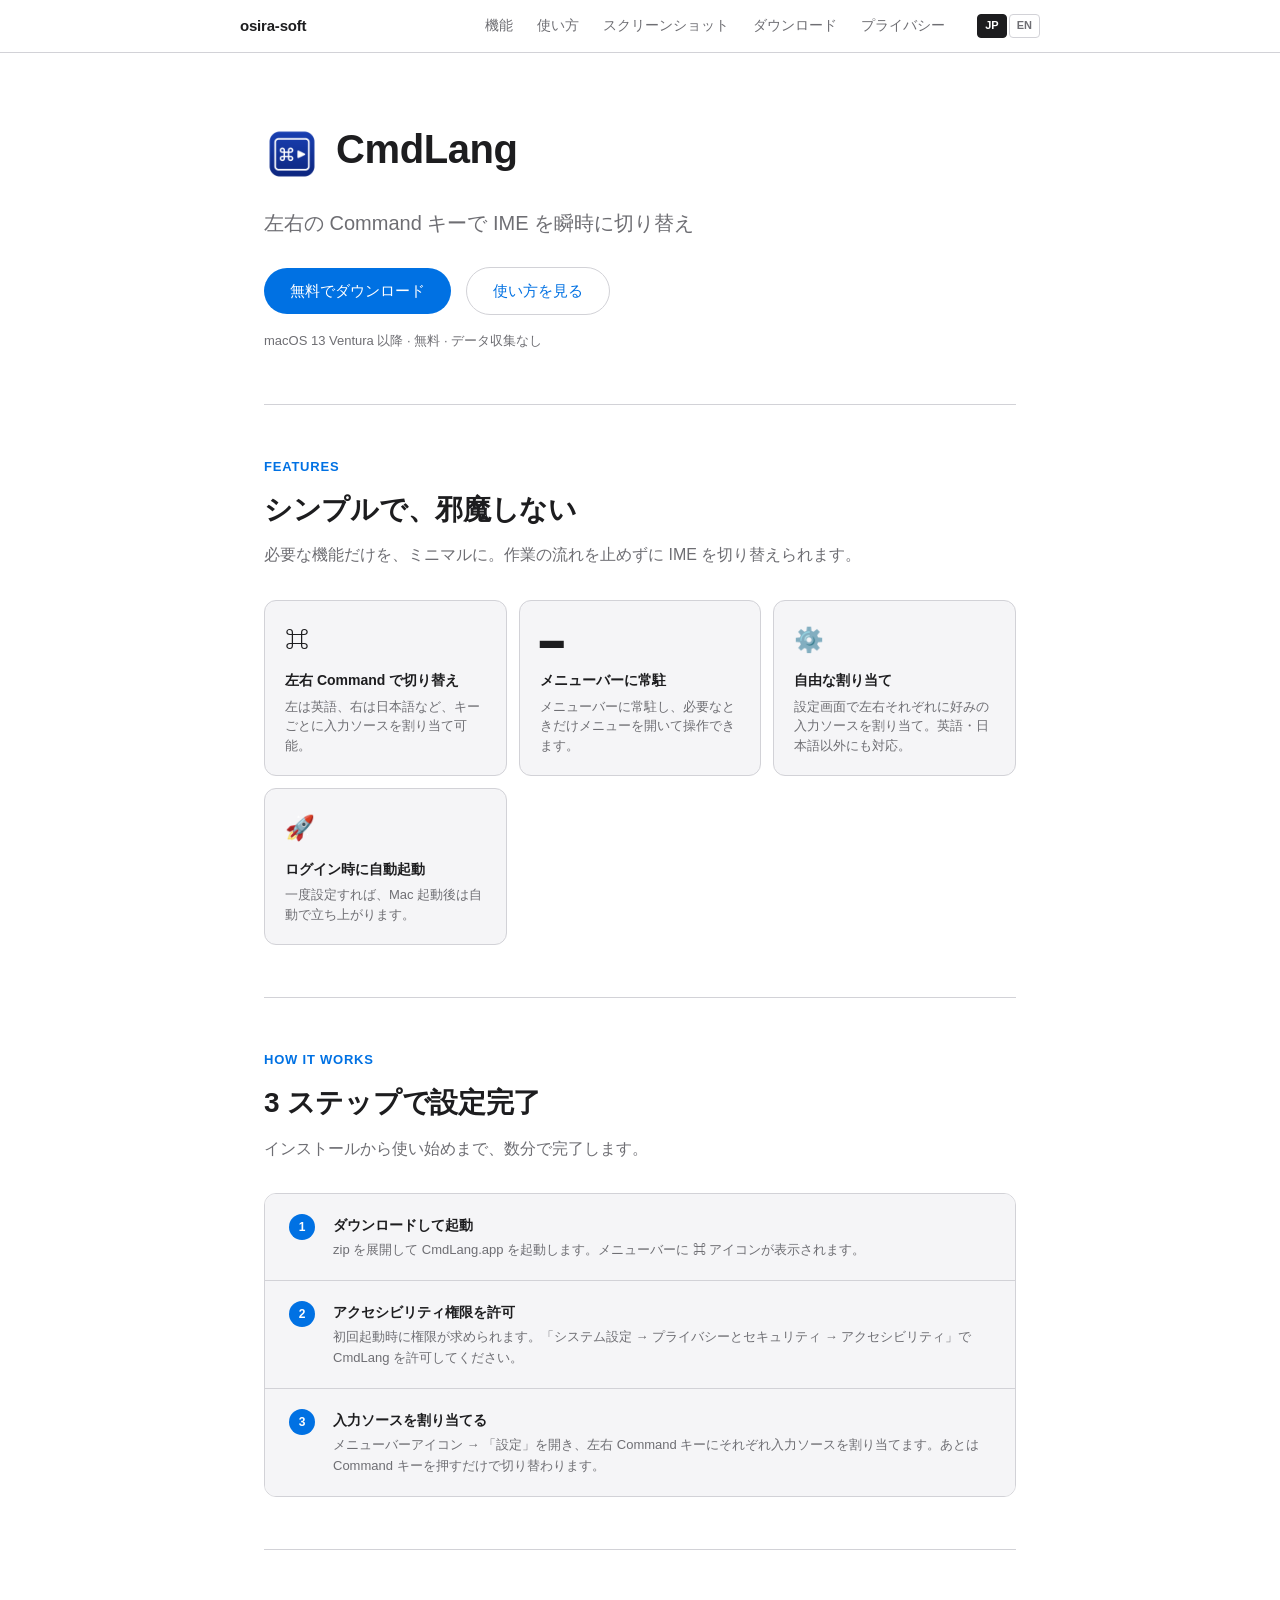
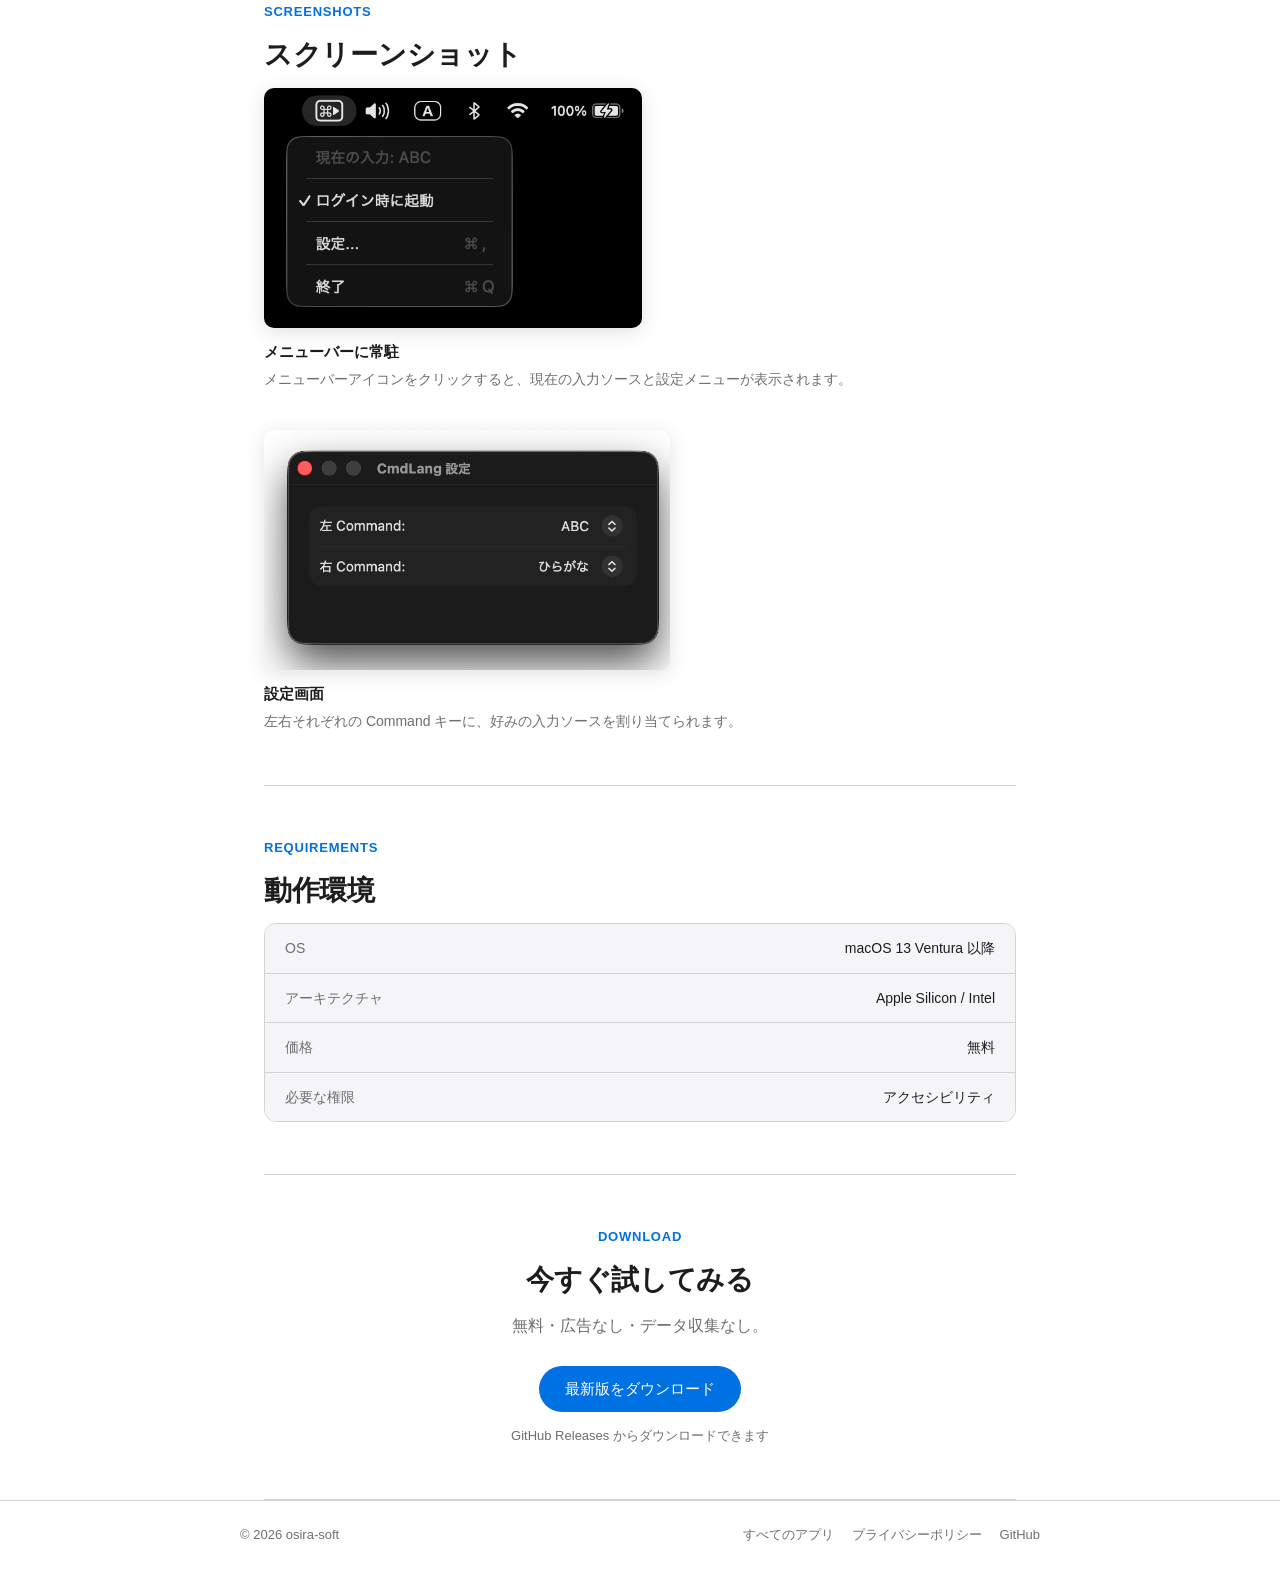
==== commit 299f3d32: "UPD 英語追加" ====
--- a/cmdlang/index.html
+++ b/cmdlang/index.html
@@ -14,11 +14,15 @@
   <div class="header-inner">
     <a href="../index.html" class="header-logo">osira-soft</a>
     <nav>
-      <a href="#features">機能</a>
-      <a href="#how">使い方</a>
-      <a href="#screenshots">スクリーンショット</a>
-      <a href="#download">ダウンロード</a>
-      <a href="privacy.html">プライバシー</a>
+      <a href="#features" data-en="Features">機能</a>
+      <a href="#how" data-en="How it works">使い方</a>
+      <a href="#screenshots" data-en="Screenshots">スクリーンショット</a>
+      <a href="#download" data-en="Download">ダウンロード</a>
+      <a href="privacy.html" data-en="Privacy">プライバシー</a>
+      <div class="lang-switch">
+        <button class="lang-btn" data-lang="ja">JP</button>
+        <button class="lang-btn" data-lang="en">EN</button>
+      </div>
     </nav>
   </div>
 </header>
@@ -31,37 +35,37 @@
       <img src="icon.png" alt="CmdLang" class="app-hero-icon">
       <h1>CmdLang</h1>
     </div>
-    <p class="tagline">左右の Command キーで IME を瞬時に切り替え</p>
-    <a href="#download" class="btn">無料でダウンロード</a>
-    <a href="#how" class="btn btn-ghost">使い方を見る</a>
-    <p class="app-hero-sub">macOS 13 Ventura 以降 · 無料 · データ収集なし</p>
+    <p class="tagline" data-en="Instantly switch IME with left/right Command keys">左右の Command キーで IME を瞬時に切り替え</p>
+    <a href="#download" class="btn" data-en="Download Free">無料でダウンロード</a>
+    <a href="#how" class="btn btn-ghost" data-en="How It Works">使い方を見る</a>
+    <p class="app-hero-sub" data-en="macOS 13 Ventura or later · Free · No data collected">macOS 13 Ventura 以降 · 無料 · データ収集なし</p>
   </div>
 
   <!-- Features -->
   <div class="section" id="features">
     <div class="section-label">Features</div>
-    <h2 class="section-title">シンプルで、邪魔しない</h2>
-    <p class="section-desc">必要な機能だけを、ミニマルに。作業の流れを止めずに IME を切り替えられます。</p>
+    <h2 class="section-title" data-en="Simple and unobtrusive">シンプルで、邪魔しない</h2>
+    <p class="section-desc" data-en="Only the features you need, minimally designed. Switch IME without disrupting your workflow.">必要な機能だけを、ミニマルに。作業の流れを止めずに IME を切り替えられます。</p>
     <div class="features-grid">
       <div class="feature-card">
         <div class="feature-icon">⌘</div>
-        <h3>左右 Command で切り替え</h3>
-        <p>左は英語、右は日本語など、キーごとに入力ソースを割り当て可能。</p>
+        <h3 data-en="Switch with Left/Right Command">左右 Command で切り替え</h3>
+        <p data-en="Assign input sources to each key — e.g. left for English, right for Japanese.">左は英語、右は日本語など、キーごとに入力ソースを割り当て可能。</p>
       </div>
       <div class="feature-card">
         <div class="feature-icon">▬</div>
-        <h3>メニューバーに常駐</h3>
-        <p>メニューバーに常駐し、必要なときだけメニューを開いて操作できます。</p>
+        <h3 data-en="Lives in the Menu Bar">メニューバーに常駐</h3>
+        <p data-en="Stays quietly in the menu bar. Open the menu only when you need it.">メニューバーに常駐し、必要なときだけメニューを開いて操作できます。</p>
       </div>
       <div class="feature-card">
         <div class="feature-icon">⚙️</div>
-        <h3>自由な割り当て</h3>
-        <p>設定画面で左右それぞれに好みの入力ソースを割り当て。英語・日本語以外にも対応。</p>
+        <h3 data-en="Flexible Assignment">自由な割り当て</h3>
+        <p data-en="Assign any input source to each key in settings. Supports languages beyond English and Japanese.">設定画面で左右それぞれに好みの入力ソースを割り当て。英語・日本語以外にも対応。</p>
       </div>
       <div class="feature-card">
         <div class="feature-icon">🚀</div>
-        <h3>ログイン時に自動起動</h3>
-        <p>一度設定すれば、Mac 起動後は自動で立ち上がります。</p>
+        <h3 data-en="Launch at Login">ログイン時に自動起動</h3>
+        <p data-en="Set it once and it launches automatically every time you start your Mac.">一度設定すれば、Mac 起動後は自動で立ち上がります。</p>
       </div>
     </div>
   </div>
@@ -69,28 +73,28 @@
   <!-- How it works -->
   <div class="section" id="how">
     <div class="section-label">How it works</div>
-    <h2 class="section-title">3 ステップで設定完了</h2>
-    <p class="section-desc">インストールから使い始めまで、数分で完了します。</p>
+    <h2 class="section-title" data-en="Set Up in 3 Steps">3 ステップで設定完了</h2>
+    <p class="section-desc" data-en="From installation to first use in just a few minutes.">インストールから使い始めまで、数分で完了します。</p>
     <div class="how-steps">
       <div class="how-step">
         <div class="step-num">1</div>
         <div>
-          <h3>ダウンロードして起動</h3>
-          <p>zip を展開して CmdLang.app を起動します。メニューバーに ⌘ アイコンが表示されます。</p>
+          <h3 data-en="Download and Launch">ダウンロードして起動</h3>
+          <p data-en="Unzip and launch CmdLang.app. A ⌘ icon will appear in the menu bar.">zip を展開して CmdLang.app を起動します。メニューバーに ⌘ アイコンが表示されます。</p>
         </div>
       </div>
       <div class="how-step">
         <div class="step-num">2</div>
         <div>
-          <h3>アクセシビリティ権限を許可</h3>
-          <p>初回起動時に権限が求められます。「システム設定 → プライバシーとセキュリティ → アクセシビリティ」で CmdLang を許可してください。</p>
+          <h3 data-en="Grant Accessibility Permission">アクセシビリティ権限を許可</h3>
+          <p data-en="You'll be prompted on first launch. Enable CmdLang in System Settings → Privacy &amp; Security → Accessibility.">初回起動時に権限が求められます。「システム設定 → プライバシーとセキュリティ → アクセシビリティ」で CmdLang を許可してください。</p>
         </div>
       </div>
       <div class="how-step">
         <div class="step-num">3</div>
         <div>
-          <h3>入力ソースを割り当てる</h3>
-          <p>メニューバーアイコン → 「設定」を開き、左右 Command キーにそれぞれ入力ソースを割り当てます。あとは Command キーを押すだけで切り替わります。</p>
+          <h3 data-en="Assign Input Sources">入力ソースを割り当てる</h3>
+          <p data-en="Open Settings from the menu bar icon and assign input sources to each Command key. Then just press Command to switch.">メニューバーアイコン → 「設定」を開き、左右 Command キーにそれぞれ入力ソースを割り当てます。あとは Command キーを押すだけで切り替わります。</p>
         </div>
       </div>
     </div>
@@ -99,20 +103,20 @@
   <!-- Screenshots -->
   <div class="section" id="screenshots">
     <div class="section-label">Screenshots</div>
-    <h2 class="section-title">スクリーンショット</h2>
+    <h2 class="section-title" data-en="Screenshots">スクリーンショット</h2>
     <div class="screenshots">
       <div class="screenshot-row">
         <img src="screenshots/screenshot_menubar.png" alt="メニューバー表示" class="screenshot-mac">
         <div class="screenshot-desc">
-          <h3>メニューバーに常駐</h3>
-          <p>メニューバーアイコンをクリックすると、現在の入力ソースと設定メニューが表示されます。</p>
+          <h3 data-en="Lives in the Menu Bar">メニューバーに常駐</h3>
+          <p data-en="Click the menu bar icon to see the current input source and access settings.">メニューバーアイコンをクリックすると、現在の入力ソースと設定メニューが表示されます。</p>
         </div>
       </div>
       <div class="screenshot-row">
         <img src="screenshots/screenshot_setting.png" alt="設定画面" class="screenshot-mac">
         <div class="screenshot-desc">
-          <h3>設定画面</h3>
-          <p>左右それぞれの Command キーに、好みの入力ソースを割り当てられます。</p>
+          <h3 data-en="Settings">設定画面</h3>
+          <p data-en="Assign your preferred input source to each Command key.">左右それぞれの Command キーに、好みの入力ソースを割り当てられます。</p>
         </div>
       </div>
     </div>
@@ -121,22 +125,22 @@
   <!-- Requirements -->
   <div class="section">
     <div class="section-label">Requirements</div>
-    <h2 class="section-title">動作環境</h2>
+    <h2 class="section-title" data-en="Requirements">動作環境</h2>
     <ul class="req-list">
       <li><span class="label">OS</span><span>macOS 13 Ventura 以降</span></li>
-      <li><span class="label">アーキテクチャ</span><span>Apple Silicon / Intel</span></li>
-      <li><span class="label">価格</span><span>無料</span></li>
-      <li><span class="label">必要な権限</span><span>アクセシビリティ</span></li>
+      <li><span class="label" data-en="Architecture">アーキテクチャ</span><span>Apple Silicon / Intel</span></li>
+      <li><span class="label" data-en="Price">価格</span><span data-en="Free">無料</span></li>
+      <li><span class="label" data-en="Permission">必要な権限</span><span data-en="Accessibility">アクセシビリティ</span></li>
     </ul>
   </div>
 
   <!-- Download -->
   <div class="section" id="download" style="text-align: center;">
     <div class="section-label">Download</div>
-    <h2 class="section-title">今すぐ試してみる</h2>
-    <p class="section-desc" style="margin: 0 auto 28px;">無料・広告なし・データ収集なし。</p>
-    <a href="https://github.com/osira-soft/CmdLang/releases/latest" class="btn">最新版をダウンロード</a>
-    <p style="margin-top: 14px; font-size: 13px; color: var(--text-secondary);">GitHub Releases からダウンロードできます</p>
+    <h2 class="section-title" data-en="Try It Now">今すぐ試してみる</h2>
+    <p class="section-desc" style="margin: 0 auto 28px;" data-en="Free. No ads. No data collection.">無料・広告なし・データ収集なし。</p>
+    <a href="https://github.com/osira-soft/CmdLang/releases/latest" class="btn" data-en="Download Latest">最新版をダウンロード</a>
+    <p style="margin-top: 14px; font-size: 13px; color: var(--text-secondary);" data-en="Available on GitHub Releases">GitHub Releases からダウンロードできます</p>
   </div>
 
 </main>
@@ -145,12 +149,13 @@
   <div class="footer-inner">
     <span>© 2026 osira-soft</span>
     <div class="footer-links">
-      <a href="../index.html">すべてのアプリ</a>
-      <a href="privacy.html">プライバシーポリシー</a>
+      <a href="../index.html" data-en="All Apps">すべてのアプリ</a>
+      <a href="privacy.html" data-en="Privacy Policy">プライバシーポリシー</a>
       <a href="https://github.com/osira-soft/CmdLang">GitHub</a>
     </div>
   </div>
 </footer>
 
+<script src="../lang.js"></script>
 </body>
 </html>
--- a/style.css
+++ b/style.css
@@ -86,6 +86,27 @@
   color: var(--text);
   text-decoration: none;
 }
+.lang-switch {
+  display: flex;
+  gap: 2px;
+  margin-left: 8px;
+}
+.lang-btn {
+  background: none;
+  border: 1px solid var(--border);
+  border-radius: 4px;
+  color: var(--text-secondary);
+  cursor: pointer;
+  font-size: 11px;
+  font-weight: 600;
+  padding: 2px 7px;
+  line-height: 1.6;
+}
+.lang-btn.active {
+  background: var(--text);
+  color: var(--bg);
+  border-color: var(--text);
+}
 
 /* ── Page wrapper ── */
 .page {
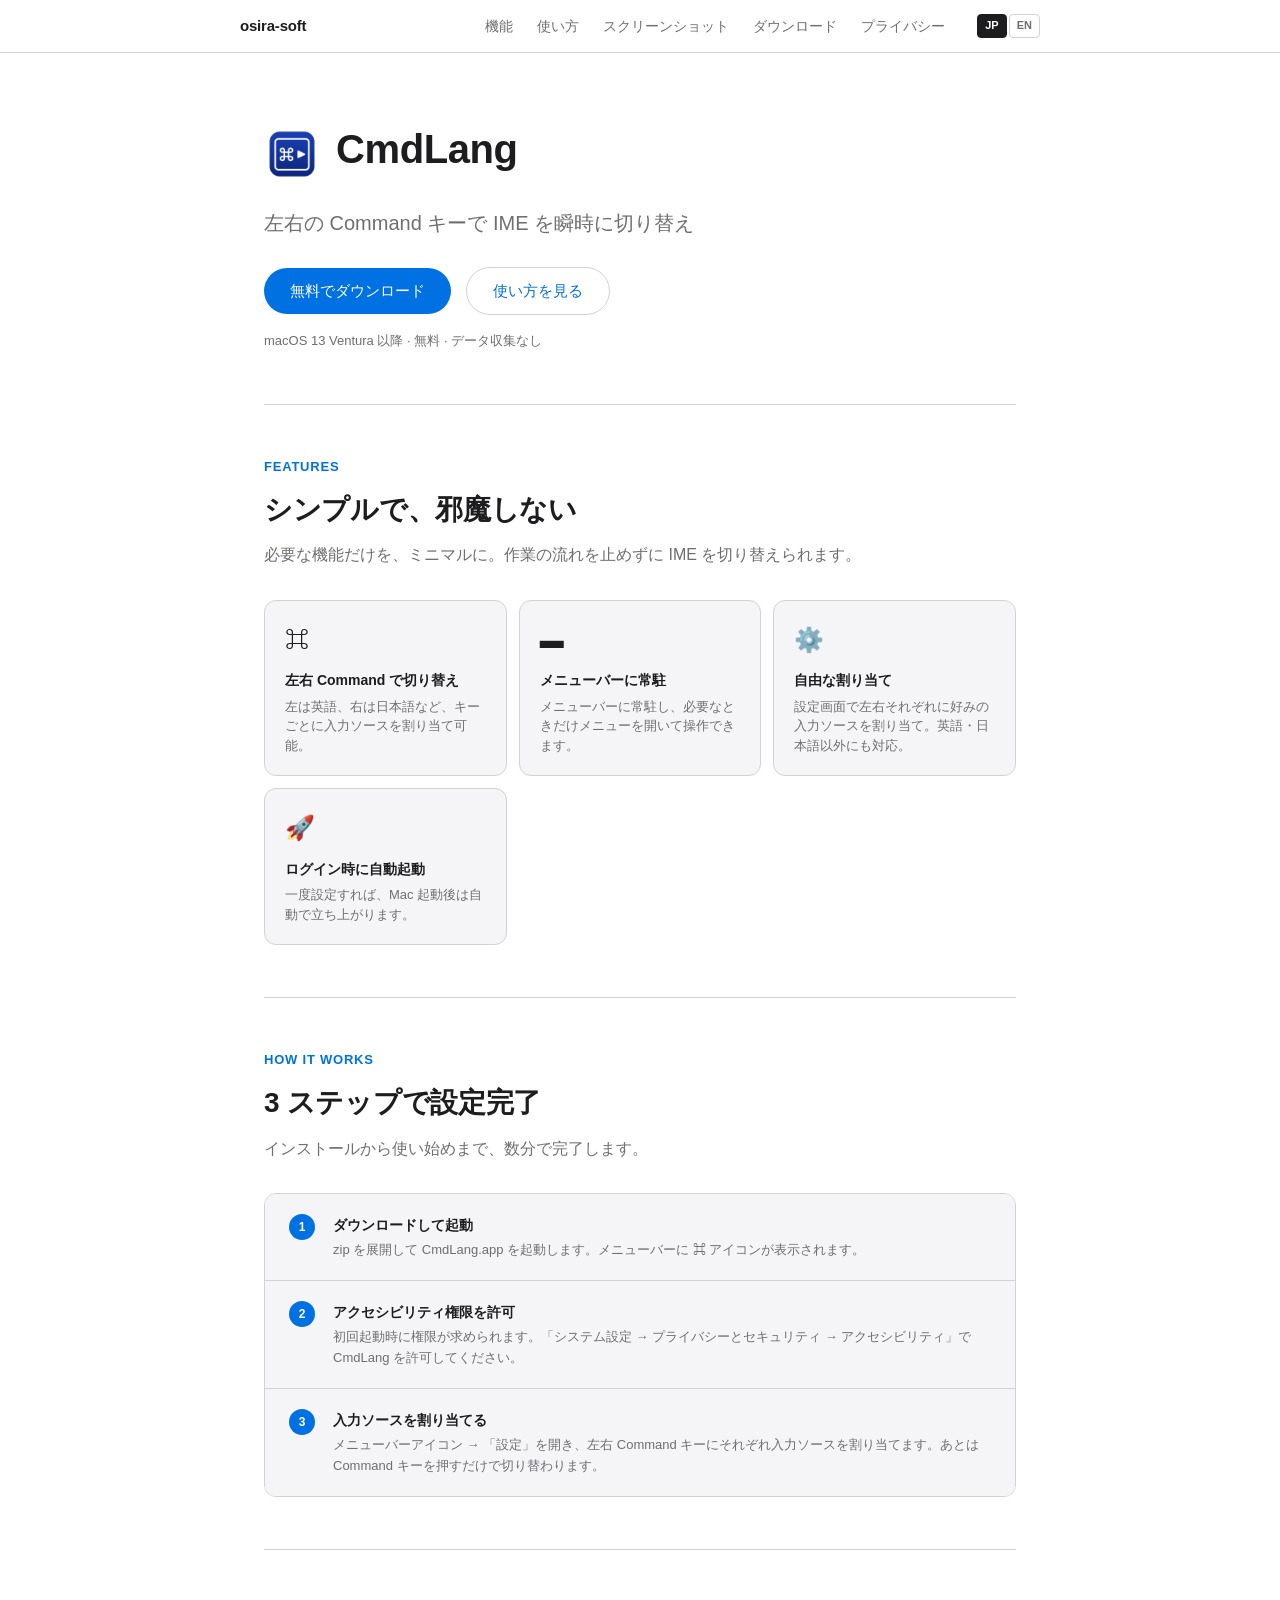
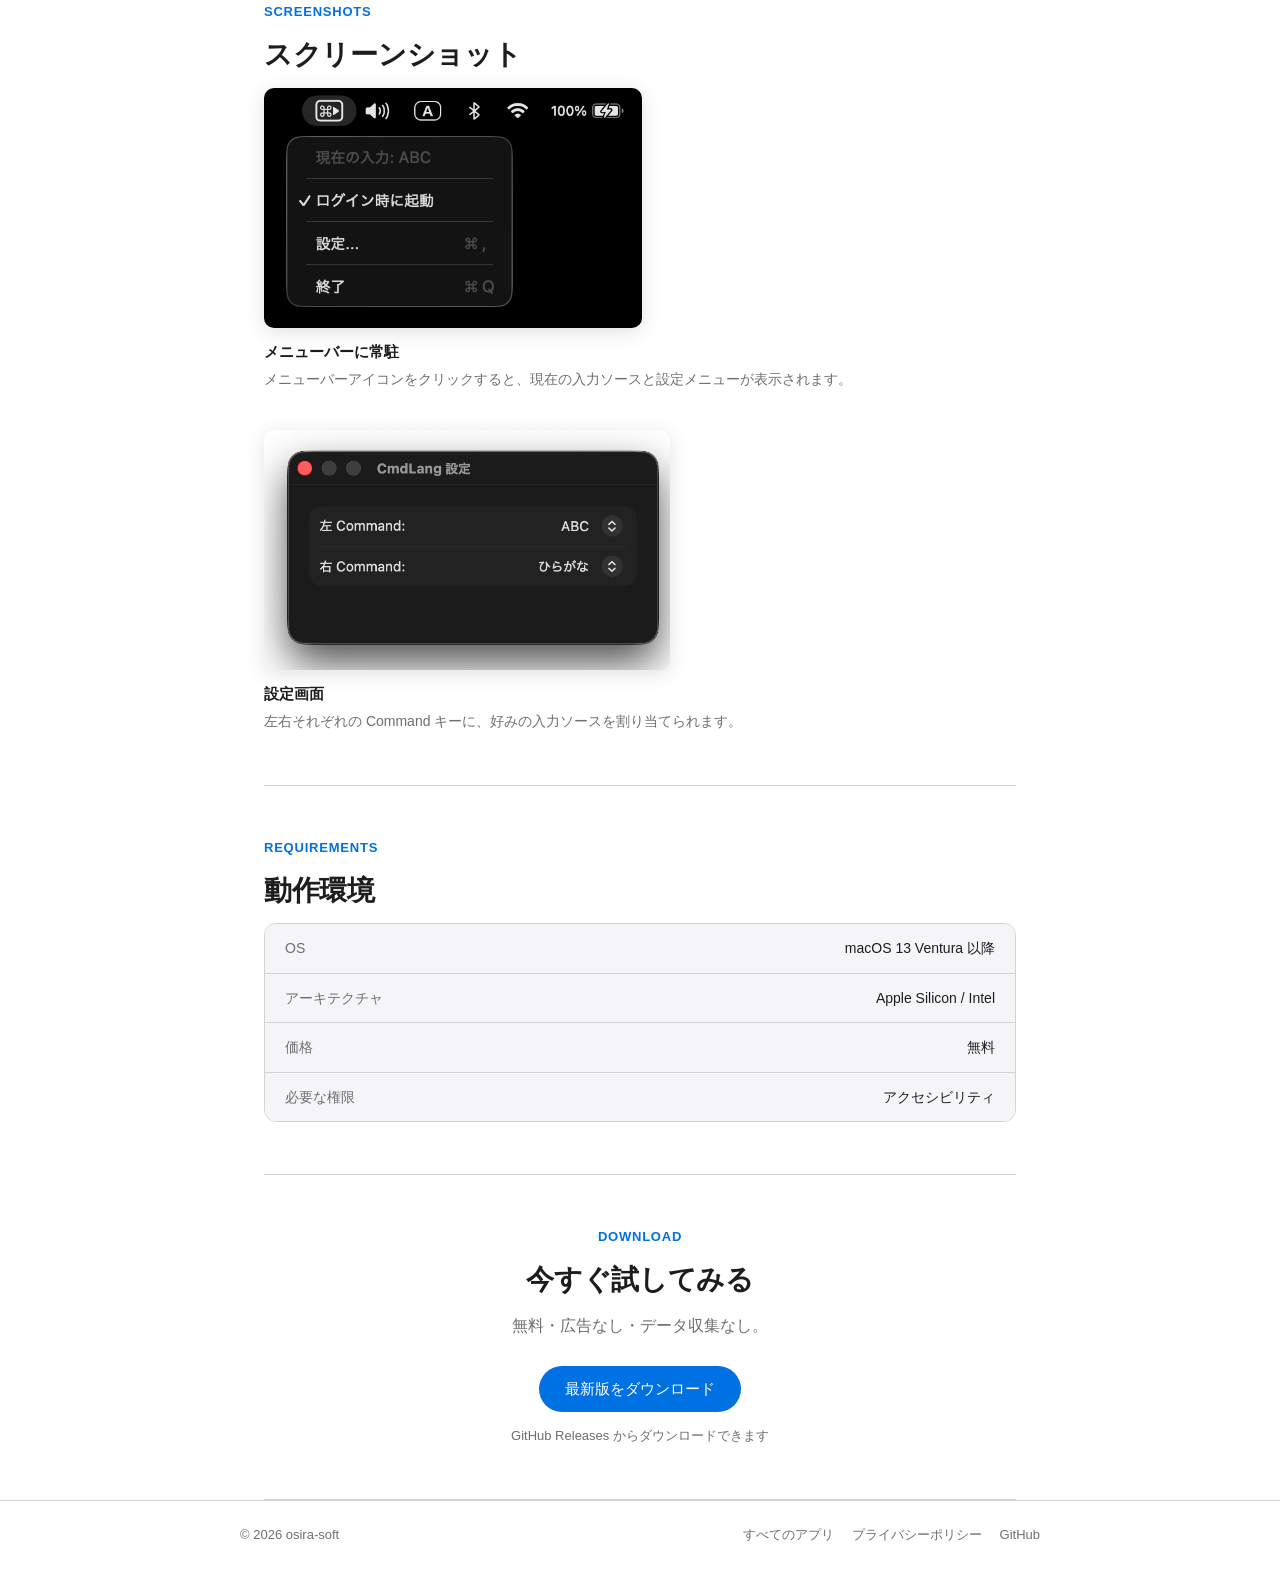
==== commit 631e3bad: "ハンバーガーメニュー化" ====
--- a/cmdlang/index.html
+++ b/cmdlang/index.html
@@ -13,6 +13,7 @@
 <header>
   <div class="header-inner">
     <a href="../index.html" class="header-logo">osira-soft</a>
+    <button class="nav-toggle" aria-label="メニュー"><svg viewBox="0 0 24 24" fill="none" stroke="currentColor" stroke-width="2" stroke-linecap="round"><line x1="3" y1="6" x2="21" y2="6"/><line x1="3" y1="12" x2="21" y2="12"/><line x1="3" y1="18" x2="21" y2="18"/></svg></button>
     <nav>
       <a href="#features" data-en="Features">機能</a>
       <a href="#how" data-en="How it works">使い方</a>
@@ -139,8 +140,8 @@
     <div class="section-label">Download</div>
     <h2 class="section-title" data-en="Try It Now">今すぐ試してみる</h2>
     <p class="section-desc" style="margin: 0 auto 28px;" data-en="Free. No ads. No data collection.">無料・広告なし・データ収集なし。</p>
-    <a href="https://github.com/osira-soft/CmdLang/releases/latest" class="btn" data-en="Download Latest">最新版をダウンロード</a>
-    <p style="margin-top: 14px; font-size: 13px; color: var(--text-secondary);" data-en="Available on GitHub Releases">GitHub Releases からダウンロードできます</p>
+    <a href="https://github.com/osira-soft/CmdLang_Pub/releases/latest/download/CmdLang.zip" class="btn" data-en="Download Latest">最新版をダウンロード</a>
+    <p style="margin-top: 14px; font-size: 13px; color: var(--text-secondary);" data-en="All releases on GitHub">GitHub Releases からダウンロードできます</p>
   </div>
 
 </main>
--- a/style.css
+++ b/style.css
@@ -77,6 +77,7 @@
 nav {
   display: flex;
   gap: 24px;
+  align-items: center;
 }
 nav a {
   font-size: 14px;
@@ -85,6 +86,21 @@
 nav a:hover {
   color: var(--text);
   text-decoration: none;
+}
+
+/* ── ハンバーガーボタン（モバイル用） ── */
+.nav-toggle {
+  display: none;
+  background: none;
+  border: none;
+  cursor: pointer;
+  padding: 4px;
+  color: var(--text);
+}
+.nav-toggle svg {
+  display: block;
+  width: 22px;
+  height: 22px;
 }
 .lang-switch {
   display: flex;
@@ -148,10 +164,7 @@
 .app-list {
   display: flex;
   flex-direction: column;
-  gap: 1px;
-  border: 1px solid var(--border);
-  border-radius: var(--radius);
-  overflow: hidden;
+  gap: 12px;
 }
 .app-card {
   position: relative;
@@ -160,6 +173,8 @@
   gap: 20px;
   padding: 20px 24px;
   background: var(--surface);
+  border: 1px solid var(--border);
+  border-radius: var(--radius);
   text-decoration: none;
   color: var(--text);
   transition: background 0.1s;
@@ -167,9 +182,6 @@
 .app-card:hover {
   background: var(--border);
   text-decoration: none;
-}
-.app-card + .app-card {
-  border-top: 1px solid var(--border);
 }
 .app-icon {
   width: 56px;
@@ -397,6 +409,17 @@
   color: var(--text-secondary);
   line-height: 1.6;
 }
+.screenshot-pair {
+  display: flex;
+  gap: 12px;
+}
+.screenshot-watch {
+  height: 180px;
+  width: auto;
+  border-radius: 10px;
+  box-shadow: 0 4px 20px rgba(0,0,0,0.12);
+  flex-shrink: 0;
+}
 .screenshot-iphone {
   height: 480px;
   width: auto;
@@ -563,10 +586,69 @@
 }
 
 @media (max-width: 600px) {
+  .top-hero { padding: 48px 0 36px; }
   .top-hero h1 { font-size: 30px; }
+  .top-hero p { font-size: 16px; }
+  .app-hero { padding: 40px 0 36px; }
   .app-hero h1 { font-size: 30px; }
   .app-hero .tagline { font-size: 17px; }
+  .section { padding: 36px 0; }
   .section-title { font-size: 23px; }
   .btn-ghost { display: none; }
+
+  /* ハンバーガーメニュー */
+  .nav-toggle { display: block; }
+  nav {
+    display: none;
+    position: absolute;
+    top: 52px;
+    left: 0;
+    right: 0;
+    flex-direction: column;
+    gap: 0;
+    background: var(--bg);
+    border-bottom: 1px solid var(--border);
+    padding: 8px 24px 12px;
+    z-index: 100;
+  }
+  nav.open { display: flex; }
+  nav a {
+    font-size: 15px;
+    padding: 10px 0;
+    border-bottom: 1px solid var(--border);
+  }
+  nav a:last-of-type { border-bottom: none; }
+  .lang-switch { margin-left: 0; margin-top: 8px; }
+  header { position: relative; }
+
+  /* アプリカード説明文の折り返し */
+  .app-info p {
+    white-space: normal;
+  }
+  .app-card {
+    padding: 16px;
+    gap: 14px;
+  }
+
+  /* スクリーンショットをビューポート幅に収める */
+  .screenshot-iphone {
+    height: auto;
+    width: 100%;
+    max-width: 280px;
+  }
+  .screenshot-mac {
+    height: auto;
+    width: 100%;
+  }
+  .screenshot-watch {
+    height: auto;
+    width: 120px;
+  }
+  .screenshot-pair {
+    flex-direction: column;
+    align-items: flex-start;
+  }
+
+  /* フッター */
   .footer-inner { flex-direction: column; align-items: flex-start; }
 }
